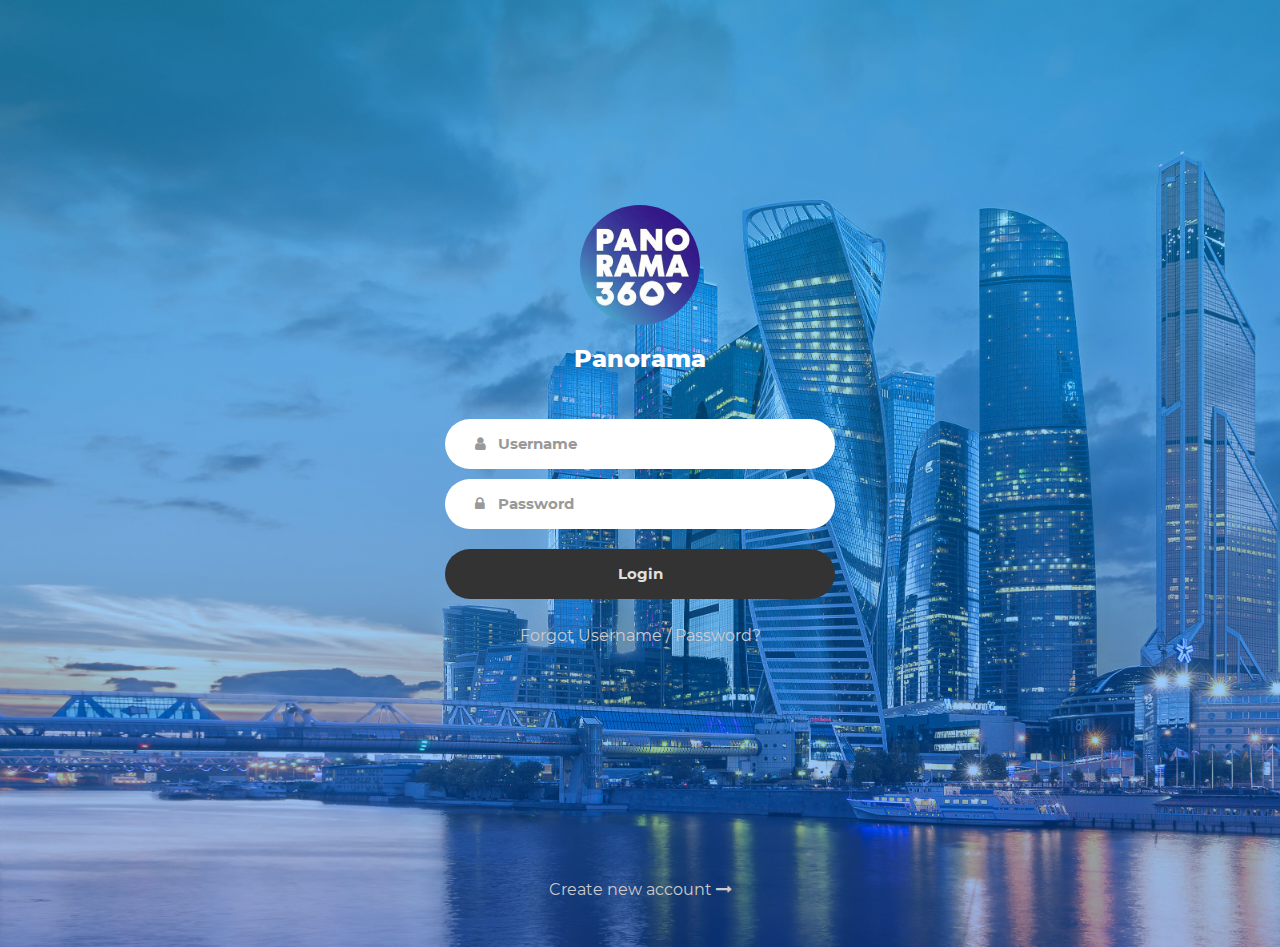
==== index.html @ 3a54e2ea "initial" ====
<!DOCTYPE html>
<html lang="en">
<head>
	<title>Login V12</title>
	<meta charset="UTF-8">
	<meta name="viewport" content="width=device-width, initial-scale=1">
<!--===============================================================================================-->	
	<link rel="icon" type="image/png" href="images/icons/favicon.ico"/>
<!--===============================================================================================-->
	<link rel="stylesheet" type="text/css" href="vendor/bootstrap/css/bootstrap.min.css">
<!--===============================================================================================-->
	<link rel="stylesheet" type="text/css" href="fonts/font-awesome-4.7.0/css/font-awesome.min.css">
<!--===============================================================================================-->
	<link rel="stylesheet" type="text/css" href="fonts/Linearicons-Free-v1.0.0/icon-font.min.css">
<!--===============================================================================================-->
	<link rel="stylesheet" type="text/css" href="vendor/animate/animate.css">
<!--===============================================================================================-->	
	<link rel="stylesheet" type="text/css" href="vendor/css-hamburgers/hamburgers.min.css">
<!--===============================================================================================-->
	<link rel="stylesheet" type="text/css" href="vendor/select2/select2.min.css">
<!--===============================================================================================-->
	<link rel="stylesheet" type="text/css" href="css/util.css">
	<link rel="stylesheet" type="text/css" href="css/main.css">
<!--===============================================================================================-->
</head>
<body>
	
	<div class="limiter">
		<div class="container-login100" style="background-image: url('images/img-01.jpg');">
			<div class="wrap-login100 p-t-190 p-b-30">
				<form class="login100-form validate-form">
					<div class="login100-form-avatar">
						<img src="images/avatar-01.jpg" alt="AVATAR">
					</div>

					<span class="login100-form-title p-t-20 p-b-45">
						Panorama
					</span>

					<div class="wrap-input100 validate-input m-b-10" data-validate = "Username is required">
						<input class="input100" type="text" name="username" placeholder="Username">
						<span class="focus-input100"></span>
						<span class="symbol-input100">
							<i class="fa fa-user"></i>
						</span>
					</div>

					<div class="wrap-input100 validate-input m-b-10" data-validate = "Password is required">
						<input class="input100" type="password" name="pass" placeholder="Password">
						<span class="focus-input100"></span>
						<span class="symbol-input100">
							<i class="fa fa-lock"></i>
						</span>
					</div>

					<div class="container-login100-form-btn p-t-10">
						<button class="login100-form-btn">
							Login
						</button>
					</div>

					<div class="text-center w-full p-t-25 p-b-230">
						<a href="#" class="txt1">
							Forgot Username / Password?
						</a>
					</div>

					<div class="text-center w-full">
						<a class="txt1" href="#">
							Create new account
							<i class="fa fa-long-arrow-right"></i>						
						</a>
					</div>
				</form>
			</div>
		</div>
	</div>
	
	

	
<!--===============================================================================================-->	
	<script src="vendor/jquery/jquery-3.2.1.min.js"></script>
<!--===============================================================================================-->
	<script src="vendor/bootstrap/js/popper.js"></script>
	<script src="vendor/bootstrap/js/bootstrap.min.js"></script>
<!--===============================================================================================-->
	<script src="vendor/select2/select2.min.js"></script>
<!--===============================================================================================-->
	<script src="js/main.js"></script>

</body>
</html>
---- fonts/Linearicons-Free-v1.0.0/icon-font.min.css ----
/*
Linearicons Free v1.0.0 - https://linearicons.com/free
By Perxis - https://perxis.com
(c) 2014-2015 Perxis.com
License: https://linearicons.com/free/license
*/
@font-face{font-family:Linearicons-Free;src:url(https://cdn.linearicons.com/free/1.0.0/Linearicons-Free.eot);src:url(https://cdn.linearicons.com/free/1.0.0/Linearicons-Free.eot?#iefix) format('embedded-opentype'),url(https://cdn.linearicons.com/free/1.0.0/Linearicons-Free.woff2) format('woff2'),url(https://cdn.linearicons.com/free/1.0.0/Linearicons-Free.ttf) format('truetype'),url(https://cdn.linearicons.com/free/1.0.0/Linearicons-Free.woff) format('woff'),url(https://cdn.linearicons.com/free/1.0.0/Linearicons-Free.svg#Linearicons-Free) format('svg');font-weight:400;font-style:normal}.lnr{font-family:Linearicons-Free;speak:none;font-style:normal;font-weight:400;font-variant:normal;text-transform:none;line-height:1;-webkit-font-smoothing:antialiased;-moz-osx-font-smoothing:grayscale}.lnr-home:before{content:"\e800"}.lnr-apartment:before{content:"\e801"}.lnr-pencil:before{content:"\e802"}.lnr-magic-wand:before{content:"\e803"}.lnr-drop:before{content:"\e804"}.lnr-lighter:before{content:"\e805"}.lnr-poop:before{content:"\e806"}.lnr-sun:before{content:"\e807"}.lnr-moon:before{content:"\e808"}.lnr-cloud:before{content:"\e809"}.lnr-cloud-upload:before{content:"\e80a"}.lnr-cloud-download:before{content:"\e80b"}.lnr-cloud-sync:before{content:"\e80c"}.lnr-cloud-check:before{content:"\e80d"}.lnr-database:before{content:"\e80e"}.lnr-lock:before{content:"\e80f"}.lnr-cog:before{content:"\e810"}.lnr-trash:before{content:"\e811"}.lnr-dice:before{content:"\e812"}.lnr-heart:before{content:"\e813"}.lnr-star:before{content:"\e814"}.lnr-star-half:before{content:"\e815"}.lnr-star-empty:before{content:"\e816"}.lnr-flag:before{content:"\e817"}.lnr-envelope:before{content:"\e818"}.lnr-paperclip:before{content:"\e819"}.lnr-inbox:before{content:"\e81a"}.lnr-eye:before{content:"\e81b"}.lnr-printer:before{content:"\e81c"}.lnr-file-empty:before{content:"\e81d"}.lnr-file-add:before{content:"\e81e"}.lnr-enter:before{content:"\e81f"}.lnr-exit:before{content:"\e820"}.lnr-graduation-hat:before{content:"\e821"}.lnr-license:before{content:"\e822"}.lnr-music-note:before{content:"\e823"}.lnr-film-play:before{content:"\e824"}.lnr-camera-video:before{content:"\e825"}.lnr-camera:before{content:"\e826"}.lnr-picture:before{content:"\e827"}.lnr-book:before{content:"\e828"}.lnr-bookmark:before{content:"\e829"}.lnr-user:before{content:"\e82a"}.lnr-users:before{content:"\e82b"}.lnr-shirt:before{content:"\e82c"}.lnr-store:before{content:"\e82d"}.lnr-cart:before{content:"\e82e"}.lnr-tag:before{content:"\e82f"}.lnr-phone-handset:before{content:"\e830"}.lnr-phone:before{content:"\e831"}.lnr-pushpin:before{content:"\e832"}.lnr-map-marker:before{content:"\e833"}.lnr-map:before{content:"\e834"}.lnr-location:before{content:"\e835"}.lnr-calendar-full:before{content:"\e836"}.lnr-keyboard:before{content:"\e837"}.lnr-spell-check:before{content:"\e838"}.lnr-screen:before{content:"\e839"}.lnr-smartphone:before{content:"\e83a"}.lnr-tablet:before{content:"\e83b"}.lnr-laptop:before{content:"\e83c"}.lnr-laptop-phone:before{content:"\e83d"}.lnr-power-switch:before{content:"\e83e"}.lnr-bubble:before{content:"\e83f"}.lnr-heart-pulse:before{content:"\e840"}.lnr-construction:before{content:"\e841"}.lnr-pie-chart:before{content:"\e842"}.lnr-chart-bars:before{content:"\e843"}.lnr-gift:before{content:"\e844"}.lnr-diamond:before{content:"\e845"}.lnr-linearicons:before{content:"\e846"}.lnr-dinner:before{content:"\e847"}.lnr-coffee-cup:before{content:"\e848"}.lnr-leaf:before{content:"\e849"}.lnr-paw:before{content:"\e84a"}.lnr-rocket:before{content:"\e84b"}.lnr-briefcase:before{content:"\e84c"}.lnr-bus:before{content:"\e84d"}.lnr-car:before{content:"\e84e"}.lnr-train:before{content:"\e84f"}.lnr-bicycle:before{content:"\e850"}.lnr-wheelchair:before{content:"\e851"}.lnr-select:before{content:"\e852"}.lnr-earth:before{content:"\e853"}.lnr-smile:before{content:"\e854"}.lnr-sad:before{content:"\e855"}.lnr-neutral:before{content:"\e856"}.lnr-mustache:before{content:"\e857"}.lnr-alarm:before{content:"\e858"}.lnr-bullhorn:before{content:"\e859"}.lnr-volume-high:before{content:"\e85a"}.lnr-volume-medium:before{content:"\e85b"}.lnr-volume-low:before{content:"\e85c"}.lnr-volume:before{content:"\e85d"}.lnr-mic:before{content:"\e85e"}.lnr-hourglass:before{content:"\e85f"}.lnr-undo:before{content:"\e860"}.lnr-redo:before{content:"\e861"}.lnr-sync:before{content:"\e862"}.lnr-history:before{content:"\e863"}.lnr-clock:before{content:"\e864"}.lnr-download:before{content:"\e865"}.lnr-upload:before{content:"\e866"}.lnr-enter-down:before{content:"\e867"}.lnr-exit-up:before{content:"\e868"}.lnr-bug:before{content:"\e869"}.lnr-code:before{content:"\e86a"}.lnr-link:before{content:"\e86b"}.lnr-unlink:before{content:"\e86c"}.lnr-thumbs-up:before{content:"\e86d"}.lnr-thumbs-down:before{content:"\e86e"}.lnr-magnifier:before{content:"\e86f"}.lnr-cross:before{content:"\e870"}.lnr-menu:before{content:"\e871"}.lnr-list:before{content:"\e872"}.lnr-chevron-up:before{content:"\e873"}.lnr-chevron-down:before{content:"\e874"}.lnr-chevron-left:before{content:"\e875"}.lnr-chevron-right:before{content:"\e876"}.lnr-arrow-up:before{content:"\e877"}.lnr-arrow-down:before{content:"\e878"}.lnr-arrow-left:before{content:"\e879"}.lnr-arrow-right:before{content:"\e87a"}.lnr-move:before{content:"\e87b"}.lnr-warning:before{content:"\e87c"}.lnr-question-circle:before{content:"\e87d"}.lnr-menu-circle:before{content:"\e87e"}.lnr-checkmark-circle:before{content:"\e87f"}.lnr-cross-circle:before{content:"\e880"}.lnr-plus-circle:before{content:"\e881"}.lnr-circle-minus:before{content:"\e882"}.lnr-arrow-up-circle:before{content:"\e883"}.lnr-arrow-down-circle:before{content:"\e884"}.lnr-arrow-left-circle:before{content:"\e885"}.lnr-arrow-right-circle:before{content:"\e886"}.lnr-chevron-up-circle:before{content:"\e887"}.lnr-chevron-down-circle:before{content:"\e888"}.lnr-chevron-left-circle:before{content:"\e889"}.lnr-chevron-right-circle:before{content:"\e88a"}.lnr-crop:before{content:"\e88b"}.lnr-frame-expand:before{content:"\e88c"}.lnr-frame-contract:before{content:"\e88d"}.lnr-layers:before{content:"\e88e"}.lnr-funnel:before{content:"\e88f"}.lnr-text-format:before{content:"\e890"}.lnr-text-format-remove:before{content:"\e891"}.lnr-text-size:before{content:"\e892"}.lnr-bold:before{content:"\e893"}.lnr-italic:before{content:"\e894"}.lnr-underline:before{content:"\e895"}.lnr-strikethrough:before{content:"\e896"}.lnr-highlight:before{content:"\e897"}.lnr-text-align-left:before{content:"\e898"}.lnr-text-align-center:before{content:"\e899"}.lnr-text-align-right:before{content:"\e89a"}.lnr-text-align-justify:before{content:"\e89b"}.lnr-line-spacing:before{content:"\e89c"}.lnr-indent-increase:before{content:"\e89d"}.lnr-indent-decrease:before{content:"\e89e"}.lnr-pilcrow:before{content:"\e89f"}.lnr-direction-ltr:before{content:"\e8a0"}.lnr-direction-rtl:before{content:"\e8a1"}.lnr-page-break:before{content:"\e8a2"}.lnr-sort-alpha-asc:before{content:"\e8a3"}.lnr-sort-amount-asc:before{content:"\e8a4"}.lnr-hand:before{content:"\e8a5"}.lnr-pointer-up:before{content:"\e8a6"}.lnr-pointer-right:before{content:"\e8a7"}.lnr-pointer-down:before{content:"\e8a8"}.lnr-pointer-left:before{content:"\e8a9"}
---- vendor/css-hamburgers/hamburgers.min.css ----
/*!
 * Hamburgers
 * @description Tasty CSS-animated hamburgers
 * @author Jonathan Suh @jonsuh
 * @site https://jonsuh.com/hamburgers
 * @link https://github.com/jonsuh/hamburgers
 */.hamburger{font:inherit;display:inline-block;overflow:visible;margin:0;padding:15px;cursor:pointer;transition-timing-function:linear;transition-duration:.15s;transition-property:opacity,filter;text-transform:none;color:inherit;border:0;background-color:transparent}.hamburger:hover{opacity:.7}.hamburger-box{position:relative;display:inline-block;width:40px;height:24px}.hamburger-inner{top:50%;display:block;margin-top:-2px}.hamburger-inner,.hamburger-inner:after,.hamburger-inner:before{position:absolute;width:40px;height:4px;transition-timing-function:ease;transition-duration:.15s;transition-property:transform;border-radius:4px;background-color:#000}.hamburger-inner:after,.hamburger-inner:before{display:block;content:''}.hamburger-inner:before{top:-10px}.hamburger-inner:after{bottom:-10px}.hamburger--3dx .hamburger-box{perspective:80px}.hamburger--3dx .hamburger-inner{transition:transform .2s cubic-bezier(.645,.045,.355,1),background-color 0s cubic-bezier(.645,.045,.355,1) .1s}.hamburger--3dx .hamburger-inner:after,.hamburger--3dx .hamburger-inner:before{transition:transform 0s cubic-bezier(.645,.045,.355,1) .1s}.hamburger--3dx.is-active .hamburger-inner{transform:rotateY(180deg);background-color:transparent}.hamburger--3dx.is-active .hamburger-inner:before{transform:translate3d(0,10px,0) rotate(45deg)}.hamburger--3dx.is-active .hamburger-inner:after{transform:translate3d(0,-10px,0) rotate(-45deg)}.hamburger--3dx-r .hamburger-box{perspective:80px}.hamburger--3dx-r .hamburger-inner{transition:transform .2s cubic-bezier(.645,.045,.355,1),background-color 0s cubic-bezier(.645,.045,.355,1) .1s}.hamburger--3dx-r .hamburger-inner:after,.hamburger--3dx-r .hamburger-inner:before{transition:transform 0s cubic-bezier(.645,.045,.355,1) .1s}.hamburger--3dx-r.is-active .hamburger-inner{transform:rotateY(-180deg);background-color:transparent}.hamburger--3dx-r.is-active .hamburger-inner:before{transform:translate3d(0,10px,0) rotate(45deg)}.hamburger--3dx-r.is-active .hamburger-inner:after{transform:translate3d(0,-10px,0) rotate(-45deg)}.hamburger--3dy .hamburger-box{perspective:80px}.hamburger--3dy .hamburger-inner{transition:transform .2s cubic-bezier(.645,.045,.355,1),background-color 0s cubic-bezier(.645,.045,.355,1) .1s}.hamburger--3dy .hamburger-inner:after,.hamburger--3dy .hamburger-inner:before{transition:transform 0s cubic-bezier(.645,.045,.355,1) .1s}.hamburger--3dy.is-active .hamburger-inner{transform:rotateX(-180deg);background-color:transparent}.hamburger--3dy.is-active .hamburger-inner:before{transform:translate3d(0,10px,0) rotate(45deg)}.hamburger--3dy.is-active .hamburger-inner:after{transform:translate3d(0,-10px,0) rotate(-45deg)}.hamburger--3dy-r .hamburger-box{perspective:80px}.hamburger--3dy-r .hamburger-inner{transition:transform .2s cubic-bezier(.645,.045,.355,1),background-color 0s cubic-bezier(.645,.045,.355,1) .1s}.hamburger--3dy-r .hamburger-inner:after,.hamburger--3dy-r .hamburger-inner:before{transition:transform 0s cubic-bezier(.645,.045,.355,1) .1s}.hamburger--3dy-r.is-active .hamburger-inner{transform:rotateX(180deg);background-color:transparent}.hamburger--3dy-r.is-active .hamburger-inner:before{transform:translate3d(0,10px,0) rotate(45deg)}.hamburger--3dy-r.is-active .hamburger-inner:after{transform:translate3d(0,-10px,0) rotate(-45deg)}.hamburger--arrow.is-active .hamburger-inner:before{transform:translate3d(-8px,0,0) rotate(-45deg) scaleX(.7)}.hamburger--arrow.is-active .hamburger-inner:after{transform:translate3d(-8px,0,0) rotate(45deg) scaleX(.7)}.hamburger--arrow-r.is-active .hamburger-inner:before{transform:translate3d(8px,0,0) rotate(45deg) scaleX(.7)}.hamburger--arrow-r.is-active .hamburger-inner:after{transform:translate3d(8px,0,0) rotate(-45deg) scaleX(.7)}.hamburger--arrowalt .hamburger-inner:before{transition:top .1s ease .15s,transform .15s cubic-bezier(.165,.84,.44,1)}.hamburger--arrowalt .hamburger-inner:after{transition:bottom .1s ease .15s,transform .15s cubic-bezier(.165,.84,.44,1)}.hamburger--arrowalt.is-active .hamburger-inner:before{top:0;transition:top .1s ease,transform .15s cubic-bezier(.895,.03,.685,.22) .1s;transform:translate3d(-8px,-10px,0) rotate(-45deg) scaleX(.7)}.hamburger--arrowalt.is-active .hamburger-inner:after{bottom:0;transition:bottom .1s ease,transform .15s cubic-bezier(.895,.03,.685,.22) .1s;transform:translate3d(-8px,10px,0) rotate(45deg) scaleX(.7)}.hamburger--arrowalt-r .hamburger-inner:before{transition:top .1s ease .15s,transform .15s cubic-bezier(.165,.84,.44,1)}.hamburger--arrowalt-r .hamburger-inner:after{transition:bottom .1s ease .15s,transform .15s cubic-bezier(.165,.84,.44,1)}.hamburger--arrowalt-r.is-active .hamburger-inner:before{top:0;transition:top .1s ease,transform .15s cubic-bezier(.895,.03,.685,.22) .1s;transform:translate3d(8px,-10px,0) rotate(45deg) scaleX(.7)}.hamburger--arrowalt-r.is-active .hamburger-inner:after{bottom:0;transition:bottom .1s ease,transform .15s cubic-bezier(.895,.03,.685,.22) .1s;transform:translate3d(8px,10px,0) rotate(-45deg) scaleX(.7)}.hamburger--boring .hamburger-inner,.hamburger--boring .hamburger-inner:after,.hamburger--boring .hamburger-inner:before{transition-property:none}.hamburger--boring.is-active .hamburger-inner{transform:rotate(45deg)}.hamburger--boring.is-active .hamburger-inner:before{top:0;opacity:0}.hamburger--boring.is-active .hamburger-inner:after{bottom:0;transform:rotate(-90deg)}.hamburger--collapse .hamburger-inner{top:auto;bottom:0;transition-delay:.15s;transition-timing-function:cubic-bezier(.55,.055,.675,.19);transition-duration:.15s}.hamburger--collapse .hamburger-inner:after{top:-20px;transition:top .3s cubic-bezier(.33333,.66667,.66667,1) .3s,opacity .1s linear}.hamburger--collapse .hamburger-inner:before{transition:top .12s cubic-bezier(.33333,.66667,.66667,1) .3s,transform .15s cubic-bezier(.55,.055,.675,.19)}.hamburger--collapse.is-active .hamburger-inner{transition-delay:.32s;transition-timing-function:cubic-bezier(.215,.61,.355,1);transform:translate3d(0,-10px,0) rotate(-45deg)}.hamburger--collapse.is-active .hamburger-inner:after{top:0;transition:top .3s cubic-bezier(.33333,0,.66667,.33333),opacity .1s linear .27s;opacity:0}.hamburger--collapse.is-active .hamburger-inner:before{top:0;transition:top .12s cubic-bezier(.33333,0,.66667,.33333) .18s,transform .15s cubic-bezier(.215,.61,.355,1) .42s;transform:rotate(-90deg)}.hamburger--collapse-r .hamburger-inner{top:auto;bottom:0;transition-delay:.15s;transition-timing-function:cubic-bezier(.55,.055,.675,.19);transition-duration:.15s}.hamburger--collapse-r .hamburger-inner:after{top:-20px;transition:top .3s cubic-bezier(.33333,.66667,.66667,1) .3s,opacity .1s linear}.hamburger--collapse-r .hamburger-inner:before{transition:top .12s cubic-bezier(.33333,.66667,.66667,1) .3s,transform .15s cubic-bezier(.55,.055,.675,.19)}.hamburger--collapse-r.is-active .hamburger-inner{transition-delay:.32s;transition-timing-function:cubic-bezier(.215,.61,.355,1);transform:translate3d(0,-10px,0) rotate(45deg)}.hamburger--collapse-r.is-active .hamburger-inner:after{top:0;transition:top .3s cubic-bezier(.33333,0,.66667,.33333),opacity .1s linear .27s;opacity:0}.hamburger--collapse-r.is-active .hamburger-inner:before{top:0;transition:top .12s cubic-bezier(.33333,0,.66667,.33333) .18s,transform .15s cubic-bezier(.215,.61,.355,1) .42s;transform:rotate(90deg)}.hamburger--elastic .hamburger-inner{top:2px;transition-timing-function:cubic-bezier(.68,-.55,.265,1.55);transition-duration:.4s}.hamburger--elastic .hamburger-inner:before{top:10px;transition:opacity .15s ease .4s}.hamburger--elastic .hamburger-inner:after{top:20px;transition:transform .4s cubic-bezier(.68,-.55,.265,1.55)}.hamburger--elastic.is-active .hamburger-inner{transition-delay:.1s;transform:translate3d(0,10px,0) rotate(135deg)}.hamburger--elastic.is-active .hamburger-inner:before{transition-delay:0s;opacity:0}.hamburger--elastic.is-active .hamburger-inner:after{transition-delay:.1s;transform:translate3d(0,-20px,0) rotate(-270deg)}.hamburger--elastic-r .hamburger-inner{top:2px;transition-timing-function:cubic-bezier(.68,-.55,.265,1.55);transition-duration:.4s}.hamburger--elastic-r .hamburger-inner:before{top:10px;transition:opacity .15s ease .4s}.hamburger--elastic-r .hamburger-inner:after{top:20px;transition:transform .4s cubic-bezier(.68,-.55,.265,1.55)}.hamburger--elastic-r.is-active .hamburger-inner{transition-delay:.1s;transform:translate3d(0,10px,0) rotate(-135deg)}.hamburger--elastic-r.is-active .hamburger-inner:before{transition-delay:0s;opacity:0}.hamburger--elastic-r.is-active .hamburger-inner:after{transition-delay:.1s;transform:translate3d(0,-20px,0) rotate(270deg)}.hamburger--emphatic{overflow:hidden}.hamburger--emphatic .hamburger-inner{transition:background-color .2s ease-in .25s}.hamburger--emphatic .hamburger-inner:before{left:0;transition:transform .2s cubic-bezier(.6,.04,.98,.335),top .05s linear .2s,left .2s ease-in .25s}.hamburger--emphatic .hamburger-inner:after{top:10px;right:0;transition:transform .2s cubic-bezier(.6,.04,.98,.335),top .05s linear .2s,right .2s ease-in .25s}.hamburger--emphatic.is-active .hamburger-inner{transition-delay:0s;transition-timing-function:ease-out;background-color:transparent}.hamburger--emphatic.is-active .hamburger-inner:before{top:-80px;left:-80px;transition:left .2s ease-out,top .05s linear .2s,transform .2s cubic-bezier(.075,.82,.165,1) .25s;transform:translate3d(80px,80px,0) rotate(45deg)}.hamburger--emphatic.is-active .hamburger-inner:after{top:-80px;right:-80px;transition:right .2s ease-out,top .05s linear .2s,transform .2s cubic-bezier(.075,.82,.165,1) .25s;transform:translate3d(-80px,80px,0) rotate(-45deg)}.hamburger--emphatic-r{overflow:hidden}.hamburger--emphatic-r .hamburger-inner{transition:background-color .2s ease-in .25s}.hamburger--emphatic-r .hamburger-inner:before{left:0;transition:transform .2s cubic-bezier(.6,.04,.98,.335),top .05s linear .2s,left .2s ease-in .25s}.hamburger--emphatic-r .hamburger-inner:after{top:10px;right:0;transition:transform .2s cubic-bezier(.6,.04,.98,.335),top .05s linear .2s,right .2s ease-in .25s}.hamburger--emphatic-r.is-active .hamburger-inner{transition-delay:0s;transition-timing-function:ease-out;background-color:transparent}.hamburger--emphatic-r.is-active .hamburger-inner:before{top:80px;left:-80px;transition:left .2s ease-out,top .05s linear .2s,transform .2s cubic-bezier(.075,.82,.165,1) .25s;transform:translate3d(80px,-80px,0) rotate(-45deg)}.hamburger--emphatic-r.is-active .hamburger-inner:after{top:80px;right:-80px;transition:right .2s ease-out,top .05s linear .2s,transform .2s cubic-bezier(.075,.82,.165,1) .25s;transform:translate3d(-80px,-80px,0) rotate(45deg)}.hamburger--slider .hamburger-inner{top:2px}.hamburger--slider .hamburger-inner:before{top:10px;transition-timing-function:ease;transition-duration:.2s;transition-property:transform,opacity}.hamburger--slider .hamburger-inner:after{top:20px}.hamburger--slider.is-active .hamburger-inner{transform:translate3d(0,10px,0) rotate(45deg)}.hamburger--slider.is-active .hamburger-inner:before{transform:rotate(-45deg) translate3d(-5.71429px,-6px,0);opacity:0}.hamburger--slider.is-active .hamburger-inner:after{transform:translate3d(0,-20px,0) rotate(-90deg)}.hamburger--slider-r .hamburger-inner{top:2px}.hamburger--slider-r .hamburger-inner:before{top:10px;transition-timing-function:ease;transition-duration:.2s;transition-property:transform,opacity}.hamburger--slider-r .hamburger-inner:after{top:20px}.hamburger--slider-r.is-active .hamburger-inner{transform:translate3d(0,10px,0) rotate(-45deg)}.hamburger--slider-r.is-active .hamburger-inner:before{transform:rotate(45deg) translate3d(5.71429px,-6px,0);opacity:0}.hamburger--slider-r.is-active .hamburger-inner:after{transform:translate3d(0,-20px,0) rotate(90deg)}.hamburger--spring .hamburger-inner{top:2px;transition:background-color 0s linear .15s}.hamburger--spring .hamburger-inner:before{top:10px;transition:top .12s cubic-bezier(.33333,.66667,.66667,1) .3s,transform .15s cubic-bezier(.55,.055,.675,.19)}.hamburger--spring .hamburger-inner:after{top:20px;transition:top .3s cubic-bezier(.33333,.66667,.66667,1) .3s,transform .15s cubic-bezier(.55,.055,.675,.19)}.hamburger--spring.is-active .hamburger-inner{transition-delay:.32s;background-color:transparent}.hamburger--spring.is-active .hamburger-inner:before{top:0;transition:top .12s cubic-bezier(.33333,0,.66667,.33333) .18s,transform .15s cubic-bezier(.215,.61,.355,1) .32s;transform:translate3d(0,10px,0) rotate(45deg)}.hamburger--spring.is-active .hamburger-inner:after{top:0;transition:top .3s cubic-bezier(.33333,0,.66667,.33333),transform .15s cubic-bezier(.215,.61,.355,1) .32s;transform:translate3d(0,10px,0) rotate(-45deg)}.hamburger--spring-r .hamburger-inner{top:auto;bottom:0;transition-delay:0s;transition-timing-function:cubic-bezier(.55,.055,.675,.19);transition-duration:.15s}.hamburger--spring-r .hamburger-inner:after{top:-20px;transition:top .3s cubic-bezier(.33333,.66667,.66667,1) .3s,opacity 0s linear}.hamburger--spring-r .hamburger-inner:before{transition:top .12s cubic-bezier(.33333,.66667,.66667,1) .3s,transform .15s cubic-bezier(.55,.055,.675,.19)}.hamburger--spring-r.is-active .hamburger-inner{transition-delay:.32s;transition-timing-function:cubic-bezier(.215,.61,.355,1);transform:translate3d(0,-10px,0) rotate(-45deg)}.hamburger--spring-r.is-active .hamburger-inner:after{top:0;transition:top .3s cubic-bezier(.33333,0,.66667,.33333),opacity 0s linear .32s;opacity:0}.hamburger--spring-r.is-active .hamburger-inner:before{top:0;transition:top .12s cubic-bezier(.33333,0,.66667,.33333) .18s,transform .15s cubic-bezier(.215,.61,.355,1) .32s;transform:rotate(90deg)}.hamburger--stand .hamburger-inner{transition:transform .1s cubic-bezier(.55,.055,.675,.19) .22s,background-color 0s linear .1s}.hamburger--stand .hamburger-inner:before{transition:top .1s ease-in .1s,transform .1s cubic-bezier(.55,.055,.675,.19) 0s}.hamburger--stand .hamburger-inner:after{transition:bottom .1s ease-in .1s,transform .1s cubic-bezier(.55,.055,.675,.19) 0s}.hamburger--stand.is-active .hamburger-inner{transition:transform .1s cubic-bezier(.215,.61,.355,1) 0s,background-color 0s linear .22s;transform:rotate(90deg);background-color:transparent}.hamburger--stand.is-active .hamburger-inner:before{top:0;transition:top .1s ease-out .12s,transform .1s cubic-bezier(.215,.61,.355,1) .22s;transform:rotate(-45deg)}.hamburger--stand.is-active .hamburger-inner:after{bottom:0;transition:bottom .1s ease-out .12s,transform .1s cubic-bezier(.215,.61,.355,1) .22s;transform:rotate(45deg)}.hamburger--stand-r .hamburger-inner{transition:transform .1s cubic-bezier(.55,.055,.675,.19) .22s,background-color 0s linear .1s}.hamburger--stand-r .hamburger-inner:before{transition:top .1s ease-in .1s,transform .1s cubic-bezier(.55,.055,.675,.19) 0s}.hamburger--stand-r .hamburger-inner:after{transition:bottom .1s ease-in .1s,transform .1s cubic-bezier(.55,.055,.675,.19) 0s}.hamburger--stand-r.is-active .hamburger-inner{transition:transform .1s cubic-bezier(.215,.61,.355,1) 0s,background-color 0s linear .22s;transform:rotate(-90deg);background-color:transparent}.hamburger--stand-r.is-active .hamburger-inner:before{top:0;transition:top .1s ease-out .12s,transform .1s cubic-bezier(.215,.61,.355,1) .22s;transform:rotate(-45deg)}.hamburger--stand-r.is-active .hamburger-inner:after{bottom:0;transition:bottom .1s ease-out .12s,transform .1s cubic-bezier(.215,.61,.355,1) .22s;transform:rotate(45deg)}.hamburger--spin .hamburger-inner{transition-timing-function:cubic-bezier(.55,.055,.675,.19);transition-duration:.3s}.hamburger--spin .hamburger-inner:before{transition:top .1s ease-in .34s,opacity .1s ease-in}.hamburger--spin .hamburger-inner:after{transition:bottom .1s ease-in .34s,transform .3s cubic-bezier(.55,.055,.675,.19)}.hamburger--spin.is-active .hamburger-inner{transition-delay:.14s;transition-timing-function:cubic-bezier(.215,.61,.355,1);transform:rotate(225deg)}.hamburger--spin.is-active .hamburger-inner:before{top:0;transition:top .1s ease-out,opacity .1s ease-out .14s;opacity:0}.hamburger--spin.is-active .hamburger-inner:after{bottom:0;transition:bottom .1s ease-out,transform .3s cubic-bezier(.215,.61,.355,1) .14s;transform:rotate(-90deg)}.hamburger--spin-r .hamburger-inner{transition-timing-function:cubic-bezier(.55,.055,.675,.19);transition-duration:.3s}.hamburger--spin-r .hamburger-inner:before{transition:top .1s ease-in .34s,opacity .1s ease-in}.hamburger--spin-r .hamburger-inner:after{transition:bottom .1s ease-in .34s,transform .3s cubic-bezier(.55,.055,.675,.19)}.hamburger--spin-r.is-active .hamburger-inner{transition-delay:.14s;transition-timing-function:cubic-bezier(.215,.61,.355,1);transform:rotate(-225deg)}.hamburger--spin-r.is-active .hamburger-inner:before{top:0;transition:top .1s ease-out,opacity .1s ease-out .14s;opacity:0}.hamburger--spin-r.is-active .hamburger-inner:after{bottom:0;transition:bottom .1s ease-out,transform .3s cubic-bezier(.215,.61,.355,1) .14s;transform:rotate(90deg)}.hamburger--squeeze .hamburger-inner{transition-timing-function:cubic-bezier(.55,.055,.675,.19);transition-duration:.1s}.hamburger--squeeze .hamburger-inner:before{transition:top .1s ease .14s,opacity .1s ease}.hamburger--squeeze .hamburger-inner:after{transition:bottom .1s ease .14s,transform .1s cubic-bezier(.55,.055,.675,.19)}.hamburger--squeeze.is-active .hamburger-inner{transition-delay:.14s;transition-timing-function:cubic-bezier(.215,.61,.355,1);transform:rotate(45deg)}.hamburger--squeeze.is-active .hamburger-inner:before{top:0;transition:top .1s ease,opacity .1s ease .14s;opacity:0}.hamburger--squeeze.is-active .hamburger-inner:after{bottom:0;transition:bottom .1s ease,transform .1s cubic-bezier(.215,.61,.355,1) .14s;transform:rotate(-90deg)}.hamburger--vortex .hamburger-inner{transition-timing-function:cubic-bezier(.19,1,.22,1);transition-duration:.3s}.hamburger--vortex .hamburger-inner:after,.hamburger--vortex .hamburger-inner:before{transition-delay:.1s;transition-timing-function:linear;transition-duration:0s}.hamburger--vortex .hamburger-inner:before{transition-property:top,opacity}.hamburger--vortex .hamburger-inner:after{transition-property:bottom,transform}.hamburger--vortex.is-active .hamburger-inner{transition-timing-function:cubic-bezier(.19,1,.22,1);transform:rotate(765deg)}.hamburger--vortex.is-active .hamburger-inner:after,.hamburger--vortex.is-active .hamburger-inner:before{transition-delay:0s}.hamburger--vortex.is-active .hamburger-inner:before{top:0;opacity:0}.hamburger--vortex.is-active .hamburger-inner:after{bottom:0;transform:rotate(90deg)}.hamburger--vortex-r .hamburger-inner{transition-timing-function:cubic-bezier(.19,1,.22,1);transition-duration:.3s}.hamburger--vortex-r .hamburger-inner:after,.hamburger--vortex-r .hamburger-inner:before{transition-delay:.1s;transition-timing-function:linear;transition-duration:0s}.hamburger--vortex-r .hamburger-inner:before{transition-property:top,opacity}.hamburger--vortex-r .hamburger-inner:after{transition-property:bottom,transform}.hamburger--vortex-r.is-active .hamburger-inner{transition-timing-function:cubic-bezier(.19,1,.22,1);transform:rotate(-765deg)}.hamburger--vortex-r.is-active .hamburger-inner:after,.hamburger--vortex-r.is-active .hamburger-inner:before{transition-delay:0s}.hamburger--vortex-r.is-active .hamburger-inner:before{top:0;opacity:0}.hamburger--vortex-r.is-active .hamburger-inner:after{bottom:0;transform:rotate(-90deg)}
---- css/util.css ----
/*[ FONT SIZE ]
///////////////////////////////////////////////////////////
*/
.fs-1 {font-size: 1px;}
.fs-2 {font-size: 2px;}
.fs-3 {font-size: 3px;}
.fs-4 {font-size: 4px;}
.fs-5 {font-size: 5px;}
.fs-6 {font-size: 6px;}
.fs-7 {font-size: 7px;}
.fs-8 {font-size: 8px;}
.fs-9 {font-size: 9px;}
.fs-10 {font-size: 10px;}
.fs-11 {font-size: 11px;}
.fs-12 {font-size: 12px;}
.fs-13 {font-size: 13px;}
.fs-14 {font-size: 14px;}
.fs-15 {font-size: 15px;}
.fs-16 {font-size: 16px;}
.fs-17 {font-size: 17px;}
.fs-18 {font-size: 18px;}
.fs-19 {font-size: 19px;}
.fs-20 {font-size: 20px;}
.fs-21 {font-size: 21px;}
.fs-22 {font-size: 22px;}
.fs-23 {font-size: 23px;}
.fs-24 {font-size: 24px;}
.fs-25 {font-size: 25px;}
.fs-26 {font-size: 26px;}
.fs-27 {font-size: 27px;}
.fs-28 {font-size: 28px;}
.fs-29 {font-size: 29px;}
.fs-30 {font-size: 30px;}
.fs-31 {font-size: 31px;}
.fs-32 {font-size: 32px;}
.fs-33 {font-size: 33px;}
.fs-34 {font-size: 34px;}
.fs-35 {font-size: 35px;}
.fs-36 {font-size: 36px;}
.fs-37 {font-size: 37px;}
.fs-38 {font-size: 38px;}
.fs-39 {font-size: 39px;}
.fs-40 {font-size: 40px;}
.fs-41 {font-size: 41px;}
.fs-42 {font-size: 42px;}
.fs-43 {font-size: 43px;}
.fs-44 {font-size: 44px;}
.fs-45 {font-size: 45px;}
.fs-46 {font-size: 46px;}
.fs-47 {font-size: 47px;}
.fs-48 {font-size: 48px;}
.fs-49 {font-size: 49px;}
.fs-50 {font-size: 50px;}
.fs-51 {font-size: 51px;}
.fs-52 {font-size: 52px;}
.fs-53 {font-size: 53px;}
.fs-54 {font-size: 54px;}
.fs-55 {font-size: 55px;}
.fs-56 {font-size: 56px;}
.fs-57 {font-size: 57px;}
.fs-58 {font-size: 58px;}
.fs-59 {font-size: 59px;}
.fs-60 {font-size: 60px;}
.fs-61 {font-size: 61px;}
.fs-62 {font-size: 62px;}
.fs-63 {font-size: 63px;}
.fs-64 {font-size: 64px;}
.fs-65 {font-size: 65px;}
.fs-66 {font-size: 66px;}
.fs-67 {font-size: 67px;}
.fs-68 {font-size: 68px;}
.fs-69 {font-size: 69px;}
.fs-70 {font-size: 70px;}
.fs-71 {font-size: 71px;}
.fs-72 {font-size: 72px;}
.fs-73 {font-size: 73px;}
.fs-74 {font-size: 74px;}
.fs-75 {font-size: 75px;}
.fs-76 {font-size: 76px;}
.fs-77 {font-size: 77px;}
.fs-78 {font-size: 78px;}
.fs-79 {font-size: 79px;}
.fs-80 {font-size: 80px;}
.fs-81 {font-size: 81px;}
.fs-82 {font-size: 82px;}
.fs-83 {font-size: 83px;}
.fs-84 {font-size: 84px;}
.fs-85 {font-size: 85px;}
.fs-86 {font-size: 86px;}
.fs-87 {font-size: 87px;}
.fs-88 {font-size: 88px;}
.fs-89 {font-size: 89px;}
.fs-90 {font-size: 90px;}
.fs-91 {font-size: 91px;}
.fs-92 {font-size: 92px;}
.fs-93 {font-size: 93px;}
.fs-94 {font-size: 94px;}
.fs-95 {font-size: 95px;}
.fs-96 {font-size: 96px;}
.fs-97 {font-size: 97px;}
.fs-98 {font-size: 98px;}
.fs-99 {font-size: 99px;}
.fs-100 {font-size: 100px;}
.fs-101 {font-size: 101px;}
.fs-102 {font-size: 102px;}
.fs-103 {font-size: 103px;}
.fs-104 {font-size: 104px;}
.fs-105 {font-size: 105px;}
.fs-106 {font-size: 106px;}
.fs-107 {font-size: 107px;}
.fs-108 {font-size: 108px;}
.fs-109 {font-size: 109px;}
.fs-110 {font-size: 110px;}
.fs-111 {font-size: 111px;}
.fs-112 {font-size: 112px;}
.fs-113 {font-size: 113px;}
.fs-114 {font-size: 114px;}
.fs-115 {font-size: 115px;}
.fs-116 {font-size: 116px;}
.fs-117 {font-size: 117px;}
.fs-118 {font-size: 118px;}
.fs-119 {font-size: 119px;}
.fs-120 {font-size: 120px;}
.fs-121 {font-size: 121px;}
.fs-122 {font-size: 122px;}
.fs-123 {font-size: 123px;}
.fs-124 {font-size: 124px;}
.fs-125 {font-size: 125px;}
.fs-126 {font-size: 126px;}
.fs-127 {font-size: 127px;}
.fs-128 {font-size: 128px;}
.fs-129 {font-size: 129px;}
.fs-130 {font-size: 130px;}
.fs-131 {font-size: 131px;}
.fs-132 {font-size: 132px;}
.fs-133 {font-size: 133px;}
.fs-134 {font-size: 134px;}
.fs-135 {font-size: 135px;}
.fs-136 {font-size: 136px;}
.fs-137 {font-size: 137px;}
.fs-138 {font-size: 138px;}
.fs-139 {font-size: 139px;}
.fs-140 {font-size: 140px;}
.fs-141 {font-size: 141px;}
.fs-142 {font-size: 142px;}
.fs-143 {font-size: 143px;}
.fs-144 {font-size: 144px;}
.fs-145 {font-size: 145px;}
.fs-146 {font-size: 146px;}
.fs-147 {font-size: 147px;}
.fs-148 {font-size: 148px;}
.fs-149 {font-size: 149px;}
.fs-150 {font-size: 150px;}
.fs-151 {font-size: 151px;}
.fs-152 {font-size: 152px;}
.fs-153 {font-size: 153px;}
.fs-154 {font-size: 154px;}
.fs-155 {font-size: 155px;}
.fs-156 {font-size: 156px;}
.fs-157 {font-size: 157px;}
.fs-158 {font-size: 158px;}
.fs-159 {font-size: 159px;}
.fs-160 {font-size: 160px;}
.fs-161 {font-size: 161px;}
.fs-162 {font-size: 162px;}
.fs-163 {font-size: 163px;}
.fs-164 {font-size: 164px;}
.fs-165 {font-size: 165px;}
.fs-166 {font-size: 166px;}
.fs-167 {font-size: 167px;}
.fs-168 {font-size: 168px;}
.fs-169 {font-size: 169px;}
.fs-170 {font-size: 170px;}
.fs-171 {font-size: 171px;}
.fs-172 {font-size: 172px;}
.fs-173 {font-size: 173px;}
.fs-174 {font-size: 174px;}
.fs-175 {font-size: 175px;}
.fs-176 {font-size: 176px;}
.fs-177 {font-size: 177px;}
.fs-178 {font-size: 178px;}
.fs-179 {font-size: 179px;}
.fs-180 {font-size: 180px;}
.fs-181 {font-size: 181px;}
.fs-182 {font-size: 182px;}
.fs-183 {font-size: 183px;}
.fs-184 {font-size: 184px;}
.fs-185 {font-size: 185px;}
.fs-186 {font-size: 186px;}
.fs-187 {font-size: 187px;}
.fs-188 {font-size: 188px;}
.fs-189 {font-size: 189px;}
.fs-190 {font-size: 190px;}
.fs-191 {font-size: 191px;}
.fs-192 {font-size: 192px;}
.fs-193 {font-size: 193px;}
.fs-194 {font-size: 194px;}
.fs-195 {font-size: 195px;}
.fs-196 {font-size: 196px;}
.fs-197 {font-size: 197px;}
.fs-198 {font-size: 198px;}
.fs-199 {font-size: 199px;}
.fs-200 {font-size: 200px;}

/*[ PADDING ]
///////////////////////////////////////////////////////////
*/
.p-t-0 {padding-top: 0px;}
.p-t-1 {padding-top: 1px;}
.p-t-2 {padding-top: 2px;}
.p-t-3 {padding-top: 3px;}
.p-t-4 {padding-top: 4px;}
.p-t-5 {padding-top: 5px;}
.p-t-6 {padding-top: 6px;}
.p-t-7 {padding-top: 7px;}
.p-t-8 {padding-top: 8px;}
.p-t-9 {padding-top: 9px;}
.p-t-10 {padding-top: 10px;}
.p-t-11 {padding-top: 11px;}
.p-t-12 {padding-top: 12px;}
.p-t-13 {padding-top: 13px;}
.p-t-14 {padding-top: 14px;}
.p-t-15 {padding-top: 15px;}
.p-t-16 {padding-top: 16px;}
.p-t-17 {padding-top: 17px;}
.p-t-18 {padding-top: 18px;}
.p-t-19 {padding-top: 19px;}
.p-t-20 {padding-top: 20px;}
.p-t-21 {padding-top: 21px;}
.p-t-22 {padding-top: 22px;}
.p-t-23 {padding-top: 23px;}
.p-t-24 {padding-top: 24px;}
.p-t-25 {padding-top: 25px;}
.p-t-26 {padding-top: 26px;}
.p-t-27 {padding-top: 27px;}
.p-t-28 {padding-top: 28px;}
.p-t-29 {padding-top: 29px;}
.p-t-30 {padding-top: 30px;}
.p-t-31 {padding-top: 31px;}
.p-t-32 {padding-top: 32px;}
.p-t-33 {padding-top: 33px;}
.p-t-34 {padding-top: 34px;}
.p-t-35 {padding-top: 35px;}
.p-t-36 {padding-top: 36px;}
.p-t-37 {padding-top: 37px;}
.p-t-38 {padding-top: 38px;}
.p-t-39 {padding-top: 39px;}
.p-t-40 {padding-top: 40px;}
.p-t-41 {padding-top: 41px;}
.p-t-42 {padding-top: 42px;}
.p-t-43 {padding-top: 43px;}
.p-t-44 {padding-top: 44px;}
.p-t-45 {padding-top: 45px;}
.p-t-46 {padding-top: 46px;}
.p-t-47 {padding-top: 47px;}
.p-t-48 {padding-top: 48px;}
.p-t-49 {padding-top: 49px;}
.p-t-50 {padding-top: 50px;}
.p-t-51 {padding-top: 51px;}
.p-t-52 {padding-top: 52px;}
.p-t-53 {padding-top: 53px;}
.p-t-54 {padding-top: 54px;}
.p-t-55 {padding-top: 55px;}
.p-t-56 {padding-top: 56px;}
.p-t-57 {padding-top: 57px;}
.p-t-58 {padding-top: 58px;}
.p-t-59 {padding-top: 59px;}
.p-t-60 {padding-top: 60px;}
.p-t-61 {padding-top: 61px;}
.p-t-62 {padding-top: 62px;}
.p-t-63 {padding-top: 63px;}
.p-t-64 {padding-top: 64px;}
.p-t-65 {padding-top: 65px;}
.p-t-66 {padding-top: 66px;}
.p-t-67 {padding-top: 67px;}
.p-t-68 {padding-top: 68px;}
.p-t-69 {padding-top: 69px;}
.p-t-70 {padding-top: 70px;}
.p-t-71 {padding-top: 71px;}
.p-t-72 {padding-top: 72px;}
.p-t-73 {padding-top: 73px;}
.p-t-74 {padding-top: 74px;}
.p-t-75 {padding-top: 75px;}
.p-t-76 {padding-top: 76px;}
.p-t-77 {padding-top: 77px;}
.p-t-78 {padding-top: 78px;}
.p-t-79 {padding-top: 79px;}
.p-t-80 {padding-top: 80px;}
.p-t-81 {padding-top: 81px;}
.p-t-82 {padding-top: 82px;}
.p-t-83 {padding-top: 83px;}
.p-t-84 {padding-top: 84px;}
.p-t-85 {padding-top: 85px;}
.p-t-86 {padding-top: 86px;}
.p-t-87 {padding-top: 87px;}
.p-t-88 {padding-top: 88px;}
.p-t-89 {padding-top: 89px;}
.p-t-90 {padding-top: 90px;}
.p-t-91 {padding-top: 91px;}
.p-t-92 {padding-top: 92px;}
.p-t-93 {padding-top: 93px;}
.p-t-94 {padding-top: 94px;}
.p-t-95 {padding-top: 95px;}
.p-t-96 {padding-top: 96px;}
.p-t-97 {padding-top: 97px;}
.p-t-98 {padding-top: 98px;}
.p-t-99 {padding-top: 99px;}
.p-t-100 {padding-top: 100px;}
.p-t-101 {padding-top: 101px;}
.p-t-102 {padding-top: 102px;}
.p-t-103 {padding-top: 103px;}
.p-t-104 {padding-top: 104px;}
.p-t-105 {padding-top: 105px;}
.p-t-106 {padding-top: 106px;}
.p-t-107 {padding-top: 107px;}
.p-t-108 {padding-top: 108px;}
.p-t-109 {padding-top: 109px;}
.p-t-110 {padding-top: 110px;}
.p-t-111 {padding-top: 111px;}
.p-t-112 {padding-top: 112px;}
.p-t-113 {padding-top: 113px;}
.p-t-114 {padding-top: 114px;}
.p-t-115 {padding-top: 115px;}
.p-t-116 {padding-top: 116px;}
.p-t-117 {padding-top: 117px;}
.p-t-118 {padding-top: 118px;}
.p-t-119 {padding-top: 119px;}
.p-t-120 {padding-top: 120px;}
.p-t-121 {padding-top: 121px;}
.p-t-122 {padding-top: 122px;}
.p-t-123 {padding-top: 123px;}
.p-t-124 {padding-top: 124px;}
.p-t-125 {padding-top: 125px;}
.p-t-126 {padding-top: 126px;}
.p-t-127 {padding-top: 127px;}
.p-t-128 {padding-top: 128px;}
.p-t-129 {padding-top: 129px;}
.p-t-130 {padding-top: 130px;}
.p-t-131 {padding-top: 131px;}
.p-t-132 {padding-top: 132px;}
.p-t-133 {padding-top: 133px;}
.p-t-134 {padding-top: 134px;}
.p-t-135 {padding-top: 135px;}
.p-t-136 {padding-top: 136px;}
.p-t-137 {padding-top: 137px;}
.p-t-138 {padding-top: 138px;}
.p-t-139 {padding-top: 139px;}
.p-t-140 {padding-top: 140px;}
.p-t-141 {padding-top: 141px;}
.p-t-142 {padding-top: 142px;}
.p-t-143 {padding-top: 143px;}
.p-t-144 {padding-top: 144px;}
.p-t-145 {padding-top: 145px;}
.p-t-146 {padding-top: 146px;}
.p-t-147 {padding-top: 147px;}
.p-t-148 {padding-top: 148px;}
.p-t-149 {padding-top: 149px;}
.p-t-150 {padding-top: 150px;}
.p-t-151 {padding-top: 151px;}
.p-t-152 {padding-top: 152px;}
.p-t-153 {padding-top: 153px;}
.p-t-154 {padding-top: 154px;}
.p-t-155 {padding-top: 155px;}
.p-t-156 {padding-top: 156px;}
.p-t-157 {padding-top: 157px;}
.p-t-158 {padding-top: 158px;}
.p-t-159 {padding-top: 159px;}
.p-t-160 {padding-top: 160px;}
.p-t-161 {padding-top: 161px;}
.p-t-162 {padding-top: 162px;}
.p-t-163 {padding-top: 163px;}
.p-t-164 {padding-top: 164px;}
.p-t-165 {padding-top: 165px;}
.p-t-166 {padding-top: 166px;}
.p-t-167 {padding-top: 167px;}
.p-t-168 {padding-top: 168px;}
.p-t-169 {padding-top: 169px;}
.p-t-170 {padding-top: 170px;}
.p-t-171 {padding-top: 171px;}
.p-t-172 {padding-top: 172px;}
.p-t-173 {padding-top: 173px;}
.p-t-174 {padding-top: 174px;}
.p-t-175 {padding-top: 175px;}
.p-t-176 {padding-top: 176px;}
.p-t-177 {padding-top: 177px;}
.p-t-178 {padding-top: 178px;}
.p-t-179 {padding-top: 179px;}
.p-t-180 {padding-top: 180px;}
.p-t-181 {padding-top: 181px;}
.p-t-182 {padding-top: 182px;}
.p-t-183 {padding-top: 183px;}
.p-t-184 {padding-top: 184px;}
.p-t-185 {padding-top: 185px;}
.p-t-186 {padding-top: 186px;}
.p-t-187 {padding-top: 187px;}
.p-t-188 {padding-top: 188px;}
.p-t-189 {padding-top: 189px;}
.p-t-190 {padding-top: 190px;}
.p-t-191 {padding-top: 191px;}
.p-t-192 {padding-top: 192px;}
.p-t-193 {padding-top: 193px;}
.p-t-194 {padding-top: 194px;}
.p-t-195 {padding-top: 195px;}
.p-t-196 {padding-top: 196px;}
.p-t-197 {padding-top: 197px;}
.p-t-198 {padding-top: 198px;}
.p-t-199 {padding-top: 199px;}
.p-t-200 {padding-top: 200px;}
.p-t-201 {padding-top: 201px;}
.p-t-202 {padding-top: 202px;}
.p-t-203 {padding-top: 203px;}
.p-t-204 {padding-top: 204px;}
.p-t-205 {padding-top: 205px;}
.p-t-206 {padding-top: 206px;}
.p-t-207 {padding-top: 207px;}
.p-t-208 {padding-top: 208px;}
.p-t-209 {padding-top: 209px;}
.p-t-210 {padding-top: 210px;}
.p-t-211 {padding-top: 211px;}
.p-t-212 {padding-top: 212px;}
.p-t-213 {padding-top: 213px;}
.p-t-214 {padding-top: 214px;}
.p-t-215 {padding-top: 215px;}
.p-t-216 {padding-top: 216px;}
.p-t-217 {padding-top: 217px;}
.p-t-218 {padding-top: 218px;}
.p-t-219 {padding-top: 219px;}
.p-t-220 {padding-top: 220px;}
.p-t-221 {padding-top: 221px;}
.p-t-222 {padding-top: 222px;}
.p-t-223 {padding-top: 223px;}
.p-t-224 {padding-top: 224px;}
.p-t-225 {padding-top: 225px;}
.p-t-226 {padding-top: 226px;}
.p-t-227 {padding-top: 227px;}
.p-t-228 {padding-top: 228px;}
.p-t-229 {padding-top: 229px;}
.p-t-230 {padding-top: 230px;}
.p-t-231 {padding-top: 231px;}
.p-t-232 {padding-top: 232px;}
.p-t-233 {padding-top: 233px;}
.p-t-234 {padding-top: 234px;}
.p-t-235 {padding-top: 235px;}
.p-t-236 {padding-top: 236px;}
.p-t-237 {padding-top: 237px;}
.p-t-238 {padding-top: 238px;}
.p-t-239 {padding-top: 239px;}
.p-t-240 {padding-top: 240px;}
.p-t-241 {padding-top: 241px;}
.p-t-242 {padding-top: 242px;}
.p-t-243 {padding-top: 243px;}
.p-t-244 {padding-top: 244px;}
.p-t-245 {padding-top: 245px;}
.p-t-246 {padding-top: 246px;}
.p-t-247 {padding-top: 247px;}
.p-t-248 {padding-top: 248px;}
.p-t-249 {padding-top: 249px;}
.p-t-250 {padding-top: 250px;}
.p-b-0 {padding-bottom: 0px;}
.p-b-1 {padding-bottom: 1px;}
.p-b-2 {padding-bottom: 2px;}
.p-b-3 {padding-bottom: 3px;}
.p-b-4 {padding-bottom: 4px;}
.p-b-5 {padding-bottom: 5px;}
.p-b-6 {padding-bottom: 6px;}
.p-b-7 {padding-bottom: 7px;}
.p-b-8 {padding-bottom: 8px;}
.p-b-9 {padding-bottom: 9px;}
.p-b-10 {padding-bottom: 10px;}
.p-b-11 {padding-bottom: 11px;}
.p-b-12 {padding-bottom: 12px;}
.p-b-13 {padding-bottom: 13px;}
.p-b-14 {padding-bottom: 14px;}
.p-b-15 {padding-bottom: 15px;}
.p-b-16 {padding-bottom: 16px;}
.p-b-17 {padding-bottom: 17px;}
.p-b-18 {padding-bottom: 18px;}
.p-b-19 {padding-bottom: 19px;}
.p-b-20 {padding-bottom: 20px;}
.p-b-21 {padding-bottom: 21px;}
.p-b-22 {padding-bottom: 22px;}
.p-b-23 {padding-bottom: 23px;}
.p-b-24 {padding-bottom: 24px;}
.p-b-25 {padding-bottom: 25px;}
.p-b-26 {padding-bottom: 26px;}
.p-b-27 {padding-bottom: 27px;}
.p-b-28 {padding-bottom: 28px;}
.p-b-29 {padding-bottom: 29px;}
.p-b-30 {padding-bottom: 30px;}
.p-b-31 {padding-bottom: 31px;}
.p-b-32 {padding-bottom: 32px;}
.p-b-33 {padding-bottom: 33px;}
.p-b-34 {padding-bottom: 34px;}
.p-b-35 {padding-bottom: 35px;}
.p-b-36 {padding-bottom: 36px;}
.p-b-37 {padding-bottom: 37px;}
.p-b-38 {padding-bottom: 38px;}
.p-b-39 {padding-bottom: 39px;}
.p-b-40 {padding-bottom: 40px;}
.p-b-41 {padding-bottom: 41px;}
.p-b-42 {padding-bottom: 42px;}
.p-b-43 {padding-bottom: 43px;}
.p-b-44 {padding-bottom: 44px;}
.p-b-45 {padding-bottom: 45px;}
.p-b-46 {padding-bottom: 46px;}
.p-b-47 {padding-bottom: 47px;}
.p-b-48 {padding-bottom: 48px;}
.p-b-49 {padding-bottom: 49px;}
.p-b-50 {padding-bottom: 50px;}
.p-b-51 {padding-bottom: 51px;}
.p-b-52 {padding-bottom: 52px;}
.p-b-53 {padding-bottom: 53px;}
.p-b-54 {padding-bottom: 54px;}
.p-b-55 {padding-bottom: 55px;}
.p-b-56 {padding-bottom: 56px;}
.p-b-57 {padding-bottom: 57px;}
.p-b-58 {padding-bottom: 58px;}
.p-b-59 {padding-bottom: 59px;}
.p-b-60 {padding-bottom: 60px;}
.p-b-61 {padding-bottom: 61px;}
.p-b-62 {padding-bottom: 62px;}
.p-b-63 {padding-bottom: 63px;}
.p-b-64 {padding-bottom: 64px;}
.p-b-65 {padding-bottom: 65px;}
.p-b-66 {padding-bottom: 66px;}
.p-b-67 {padding-bottom: 67px;}
.p-b-68 {padding-bottom: 68px;}
.p-b-69 {padding-bottom: 69px;}
.p-b-70 {padding-bottom: 70px;}
.p-b-71 {padding-bottom: 71px;}
.p-b-72 {padding-bottom: 72px;}
.p-b-73 {padding-bottom: 73px;}
.p-b-74 {padding-bottom: 74px;}
.p-b-75 {padding-bottom: 75px;}
.p-b-76 {padding-bottom: 76px;}
.p-b-77 {padding-bottom: 77px;}
.p-b-78 {padding-bottom: 78px;}
.p-b-79 {padding-bottom: 79px;}
.p-b-80 {padding-bottom: 80px;}
.p-b-81 {padding-bottom: 81px;}
.p-b-82 {padding-bottom: 82px;}
.p-b-83 {padding-bottom: 83px;}
.p-b-84 {padding-bottom: 84px;}
.p-b-85 {padding-bottom: 85px;}
.p-b-86 {padding-bottom: 86px;}
.p-b-87 {padding-bottom: 87px;}
.p-b-88 {padding-bottom: 88px;}
.p-b-89 {padding-bottom: 89px;}
.p-b-90 {padding-bottom: 90px;}
.p-b-91 {padding-bottom: 91px;}
.p-b-92 {padding-bottom: 92px;}
.p-b-93 {padding-bottom: 93px;}
.p-b-94 {padding-bottom: 94px;}
.p-b-95 {padding-bottom: 95px;}
.p-b-96 {padding-bottom: 96px;}
.p-b-97 {padding-bottom: 97px;}
.p-b-98 {padding-bottom: 98px;}
.p-b-99 {padding-bottom: 99px;}
.p-b-100 {padding-bottom: 100px;}
.p-b-101 {padding-bottom: 101px;}
.p-b-102 {padding-bottom: 102px;}
.p-b-103 {padding-bottom: 103px;}
.p-b-104 {padding-bottom: 104px;}
.p-b-105 {padding-bottom: 105px;}
.p-b-106 {padding-bottom: 106px;}
.p-b-107 {padding-bottom: 107px;}
.p-b-108 {padding-bottom: 108px;}
.p-b-109 {padding-bottom: 109px;}
.p-b-110 {padding-bottom: 110px;}
.p-b-111 {padding-bottom: 111px;}
.p-b-112 {padding-bottom: 112px;}
.p-b-113 {padding-bottom: 113px;}
.p-b-114 {padding-bottom: 114px;}
.p-b-115 {padding-bottom: 115px;}
.p-b-116 {padding-bottom: 116px;}
.p-b-117 {padding-bottom: 117px;}
.p-b-118 {padding-bottom: 118px;}
.p-b-119 {padding-bottom: 119px;}
.p-b-120 {padding-bottom: 120px;}
.p-b-121 {padding-bottom: 121px;}
.p-b-122 {padding-bottom: 122px;}
.p-b-123 {padding-bottom: 123px;}
.p-b-124 {padding-bottom: 124px;}
.p-b-125 {padding-bottom: 125px;}
.p-b-126 {padding-bottom: 126px;}
.p-b-127 {padding-bottom: 127px;}
.p-b-128 {padding-bottom: 128px;}
.p-b-129 {padding-bottom: 129px;}
.p-b-130 {padding-bottom: 130px;}
.p-b-131 {padding-bottom: 131px;}
.p-b-132 {padding-bottom: 132px;}
.p-b-133 {padding-bottom: 133px;}
.p-b-134 {padding-bottom: 134px;}
.p-b-135 {padding-bottom: 135px;}
.p-b-136 {padding-bottom: 136px;}
.p-b-137 {padding-bottom: 137px;}
.p-b-138 {padding-bottom: 138px;}
.p-b-139 {padding-bottom: 139px;}
.p-b-140 {padding-bottom: 140px;}
.p-b-141 {padding-bottom: 141px;}
.p-b-142 {padding-bottom: 142px;}
.p-b-143 {padding-bottom: 143px;}
.p-b-144 {padding-bottom: 144px;}
.p-b-145 {padding-bottom: 145px;}
.p-b-146 {padding-bottom: 146px;}
.p-b-147 {padding-bottom: 147px;}
.p-b-148 {padding-bottom: 148px;}
.p-b-149 {padding-bottom: 149px;}
.p-b-150 {padding-bottom: 150px;}
.p-b-151 {padding-bottom: 151px;}
.p-b-152 {padding-bottom: 152px;}
.p-b-153 {padding-bottom: 153px;}
.p-b-154 {padding-bottom: 154px;}
.p-b-155 {padding-bottom: 155px;}
.p-b-156 {padding-bottom: 156px;}
.p-b-157 {padding-bottom: 157px;}
.p-b-158 {padding-bottom: 158px;}
.p-b-159 {padding-bottom: 159px;}
.p-b-160 {padding-bottom: 160px;}
.p-b-161 {padding-bottom: 161px;}
.p-b-162 {padding-bottom: 162px;}
.p-b-163 {padding-bottom: 163px;}
.p-b-164 {padding-bottom: 164px;}
.p-b-165 {padding-bottom: 165px;}
.p-b-166 {padding-bottom: 166px;}
.p-b-167 {padding-bottom: 167px;}
.p-b-168 {padding-bottom: 168px;}
.p-b-169 {padding-bottom: 169px;}
.p-b-170 {padding-bottom: 170px;}
.p-b-171 {padding-bottom: 171px;}
.p-b-172 {padding-bottom: 172px;}
.p-b-173 {padding-bottom: 173px;}
.p-b-174 {padding-bottom: 174px;}
.p-b-175 {padding-bottom: 175px;}
.p-b-176 {padding-bottom: 176px;}
.p-b-177 {padding-bottom: 177px;}
.p-b-178 {padding-bottom: 178px;}
.p-b-179 {padding-bottom: 179px;}
.p-b-180 {padding-bottom: 180px;}
.p-b-181 {padding-bottom: 181px;}
.p-b-182 {padding-bottom: 182px;}
.p-b-183 {padding-bottom: 183px;}
.p-b-184 {padding-bottom: 184px;}
.p-b-185 {padding-bottom: 185px;}
.p-b-186 {padding-bottom: 186px;}
.p-b-187 {padding-bottom: 187px;}
.p-b-188 {padding-bottom: 188px;}
.p-b-189 {padding-bottom: 189px;}
.p-b-190 {padding-bottom: 190px;}
.p-b-191 {padding-bottom: 191px;}
.p-b-192 {padding-bottom: 192px;}
.p-b-193 {padding-bottom: 193px;}
.p-b-194 {padding-bottom: 194px;}
.p-b-195 {padding-bottom: 195px;}
.p-b-196 {padding-bottom: 196px;}
.p-b-197 {padding-bottom: 197px;}
.p-b-198 {padding-bottom: 198px;}
.p-b-199 {padding-bottom: 199px;}
.p-b-200 {padding-bottom: 200px;}
.p-b-201 {padding-bottom: 201px;}
.p-b-202 {padding-bottom: 202px;}
.p-b-203 {padding-bottom: 203px;}
.p-b-204 {padding-bottom: 204px;}
.p-b-205 {padding-bottom: 205px;}
.p-b-206 {padding-bottom: 206px;}
.p-b-207 {padding-bottom: 207px;}
.p-b-208 {padding-bottom: 208px;}
.p-b-209 {padding-bottom: 209px;}
.p-b-210 {padding-bottom: 210px;}
.p-b-211 {padding-bottom: 211px;}
.p-b-212 {padding-bottom: 212px;}
.p-b-213 {padding-bottom: 213px;}
.p-b-214 {padding-bottom: 214px;}
.p-b-215 {padding-bottom: 215px;}
.p-b-216 {padding-bottom: 216px;}
.p-b-217 {padding-bottom: 217px;}
.p-b-218 {padding-bottom: 218px;}
.p-b-219 {padding-bottom: 219px;}
.p-b-220 {padding-bottom: 220px;}
.p-b-221 {padding-bottom: 221px;}
.p-b-222 {padding-bottom: 222px;}
.p-b-223 {padding-bottom: 223px;}
.p-b-224 {padding-bottom: 224px;}
.p-b-225 {padding-bottom: 225px;}
.p-b-226 {padding-bottom: 226px;}
.p-b-227 {padding-bottom: 227px;}
.p-b-228 {padding-bottom: 228px;}
.p-b-229 {padding-bottom: 229px;}
.p-b-230 {padding-bottom: 230px;}
.p-b-231 {padding-bottom: 231px;}
.p-b-232 {padding-bottom: 232px;}
.p-b-233 {padding-bottom: 233px;}
.p-b-234 {padding-bottom: 234px;}
.p-b-235 {padding-bottom: 235px;}
.p-b-236 {padding-bottom: 236px;}
.p-b-237 {padding-bottom: 237px;}
.p-b-238 {padding-bottom: 238px;}
.p-b-239 {padding-bottom: 239px;}
.p-b-240 {padding-bottom: 240px;}
.p-b-241 {padding-bottom: 241px;}
.p-b-242 {padding-bottom: 242px;}
.p-b-243 {padding-bottom: 243px;}
.p-b-244 {padding-bottom: 244px;}
.p-b-245 {padding-bottom: 245px;}
.p-b-246 {padding-bottom: 246px;}
.p-b-247 {padding-bottom: 247px;}
.p-b-248 {padding-bottom: 248px;}
.p-b-249 {padding-bottom: 249px;}
.p-b-250 {padding-bottom: 250px;}
.p-l-0 {padding-left: 0px;}
.p-l-1 {padding-left: 1px;}
.p-l-2 {padding-left: 2px;}
.p-l-3 {padding-left: 3px;}
.p-l-4 {padding-left: 4px;}
.p-l-5 {padding-left: 5px;}
.p-l-6 {padding-left: 6px;}
.p-l-7 {padding-left: 7px;}
.p-l-8 {padding-left: 8px;}
.p-l-9 {padding-left: 9px;}
.p-l-10 {padding-left: 10px;}
.p-l-11 {padding-left: 11px;}
.p-l-12 {padding-left: 12px;}
.p-l-13 {padding-left: 13px;}
.p-l-14 {padding-left: 14px;}
.p-l-15 {padding-left: 15px;}
.p-l-16 {padding-left: 16px;}
.p-l-17 {padding-left: 17px;}
.p-l-18 {padding-left: 18px;}
.p-l-19 {padding-left: 19px;}
.p-l-20 {padding-left: 20px;}
.p-l-21 {padding-left: 21px;}
.p-l-22 {padding-left: 22px;}
.p-l-23 {padding-left: 23px;}
.p-l-24 {padding-left: 24px;}
.p-l-25 {padding-left: 25px;}
.p-l-26 {padding-left: 26px;}
.p-l-27 {padding-left: 27px;}
.p-l-28 {padding-left: 28px;}
.p-l-29 {padding-left: 29px;}
.p-l-30 {padding-left: 30px;}
.p-l-31 {padding-left: 31px;}
.p-l-32 {padding-left: 32px;}
.p-l-33 {padding-left: 33px;}
.p-l-34 {padding-left: 34px;}
.p-l-35 {padding-left: 35px;}
.p-l-36 {padding-left: 36px;}
.p-l-37 {padding-left: 37px;}
.p-l-38 {padding-left: 38px;}
.p-l-39 {padding-left: 39px;}
.p-l-40 {padding-left: 40px;}
.p-l-41 {padding-left: 41px;}
.p-l-42 {padding-left: 42px;}
.p-l-43 {padding-left: 43px;}
.p-l-44 {padding-left: 44px;}
.p-l-45 {padding-left: 45px;}
.p-l-46 {padding-left: 46px;}
.p-l-47 {padding-left: 47px;}
.p-l-48 {padding-left: 48px;}
.p-l-49 {padding-left: 49px;}
.p-l-50 {padding-left: 50px;}
.p-l-51 {padding-left: 51px;}
.p-l-52 {padding-left: 52px;}
.p-l-53 {padding-left: 53px;}
.p-l-54 {padding-left: 54px;}
.p-l-55 {padding-left: 55px;}
.p-l-56 {padding-left: 56px;}
.p-l-57 {padding-left: 57px;}
.p-l-58 {padding-left: 58px;}
.p-l-59 {padding-left: 59px;}
.p-l-60 {padding-left: 60px;}
.p-l-61 {padding-left: 61px;}
.p-l-62 {padding-left: 62px;}
.p-l-63 {padding-left: 63px;}
.p-l-64 {padding-left: 64px;}
.p-l-65 {padding-left: 65px;}
.p-l-66 {padding-left: 66px;}
.p-l-67 {padding-left: 67px;}
.p-l-68 {padding-left: 68px;}
.p-l-69 {padding-left: 69px;}
.p-l-70 {padding-left: 70px;}
.p-l-71 {padding-left: 71px;}
.p-l-72 {padding-left: 72px;}
.p-l-73 {padding-left: 73px;}
.p-l-74 {padding-left: 74px;}
.p-l-75 {padding-left: 75px;}
.p-l-76 {padding-left: 76px;}
.p-l-77 {padding-left: 77px;}
.p-l-78 {padding-left: 78px;}
.p-l-79 {padding-left: 79px;}
.p-l-80 {padding-left: 80px;}
.p-l-81 {padding-left: 81px;}
.p-l-82 {padding-left: 82px;}
.p-l-83 {padding-left: 83px;}
.p-l-84 {padding-left: 84px;}
.p-l-85 {padding-left: 85px;}
.p-l-86 {padding-left: 86px;}
.p-l-87 {padding-left: 87px;}
.p-l-88 {padding-left: 88px;}
.p-l-89 {padding-left: 89px;}
.p-l-90 {padding-left: 90px;}
.p-l-91 {padding-left: 91px;}
.p-l-92 {padding-left: 92px;}
.p-l-93 {padding-left: 93px;}
.p-l-94 {padding-left: 94px;}
.p-l-95 {padding-left: 95px;}
.p-l-96 {padding-left: 96px;}
.p-l-97 {padding-left: 97px;}
.p-l-98 {padding-left: 98px;}
.p-l-99 {padding-left: 99px;}
.p-l-100 {padding-left: 100px;}
.p-l-101 {padding-left: 101px;}
.p-l-102 {padding-left: 102px;}
.p-l-103 {padding-left: 103px;}
.p-l-104 {padding-left: 104px;}
.p-l-105 {padding-left: 105px;}
.p-l-106 {padding-left: 106px;}
.p-l-107 {padding-left: 107px;}
.p-l-108 {padding-left: 108px;}
.p-l-109 {padding-left: 109px;}
.p-l-110 {padding-left: 110px;}
.p-l-111 {padding-left: 111px;}
.p-l-112 {padding-left: 112px;}
.p-l-113 {padding-left: 113px;}
.p-l-114 {padding-left: 114px;}
.p-l-115 {padding-left: 115px;}
.p-l-116 {padding-left: 116px;}
.p-l-117 {padding-left: 117px;}
.p-l-118 {padding-left: 118px;}
.p-l-119 {padding-left: 119px;}
.p-l-120 {padding-left: 120px;}
.p-l-121 {padding-left: 121px;}
.p-l-122 {padding-left: 122px;}
.p-l-123 {padding-left: 123px;}
.p-l-124 {padding-left: 124px;}
.p-l-125 {padding-left: 125px;}
.p-l-126 {padding-left: 126px;}
.p-l-127 {padding-left: 127px;}
.p-l-128 {padding-left: 128px;}
.p-l-129 {padding-left: 129px;}
.p-l-130 {padding-left: 130px;}
.p-l-131 {padding-left: 131px;}
.p-l-132 {padding-left: 132px;}
.p-l-133 {padding-left: 133px;}
.p-l-134 {padding-left: 134px;}
.p-l-135 {padding-left: 135px;}
.p-l-136 {padding-left: 136px;}
.p-l-137 {padding-left: 137px;}
.p-l-138 {padding-left: 138px;}
.p-l-139 {padding-left: 139px;}
.p-l-140 {padding-left: 140px;}
.p-l-141 {padding-left: 141px;}
.p-l-142 {padding-left: 142px;}
.p-l-143 {padding-left: 143px;}
.p-l-144 {padding-left: 144px;}
.p-l-145 {padding-left: 145px;}
.p-l-146 {padding-left: 146px;}
.p-l-147 {padding-left: 147px;}
.p-l-148 {padding-left: 148px;}
.p-l-149 {padding-left: 149px;}
.p-l-150 {padding-left: 150px;}
.p-l-151 {padding-left: 151px;}
.p-l-152 {padding-left: 152px;}
.p-l-153 {padding-left: 153px;}
.p-l-154 {padding-left: 154px;}
.p-l-155 {padding-left: 155px;}
.p-l-156 {padding-left: 156px;}
.p-l-157 {padding-left: 157px;}
.p-l-158 {padding-left: 158px;}
.p-l-159 {padding-left: 159px;}
.p-l-160 {padding-left: 160px;}
.p-l-161 {padding-left: 161px;}
.p-l-162 {padding-left: 162px;}
.p-l-163 {padding-left: 163px;}
.p-l-164 {padding-left: 164px;}
.p-l-165 {padding-left: 165px;}
.p-l-166 {padding-left: 166px;}
.p-l-167 {padding-left: 167px;}
.p-l-168 {padding-left: 168px;}
.p-l-169 {padding-left: 169px;}
.p-l-170 {padding-left: 170px;}
.p-l-171 {padding-left: 171px;}
.p-l-172 {padding-left: 172px;}
.p-l-173 {padding-left: 173px;}
.p-l-174 {padding-left: 174px;}
.p-l-175 {padding-left: 175px;}
.p-l-176 {padding-left: 176px;}
.p-l-177 {padding-left: 177px;}
.p-l-178 {padding-left: 178px;}
.p-l-179 {padding-left: 179px;}
.p-l-180 {padding-left: 180px;}
.p-l-181 {padding-left: 181px;}
.p-l-182 {padding-left: 182px;}
.p-l-183 {padding-left: 183px;}
.p-l-184 {padding-left: 184px;}
.p-l-185 {padding-left: 185px;}
.p-l-186 {padding-left: 186px;}
.p-l-187 {padding-left: 187px;}
.p-l-188 {padding-left: 188px;}
.p-l-189 {padding-left: 189px;}
.p-l-190 {padding-left: 190px;}
.p-l-191 {padding-left: 191px;}
.p-l-192 {padding-left: 192px;}
.p-l-193 {padding-left: 193px;}
.p-l-194 {padding-left: 194px;}
.p-l-195 {padding-left: 195px;}
.p-l-196 {padding-left: 196px;}
.p-l-197 {padding-left: 197px;}
.p-l-198 {padding-left: 198px;}
.p-l-199 {padding-left: 199px;}
.p-l-200 {padding-left: 200px;}
.p-l-201 {padding-left: 201px;}
.p-l-202 {padding-left: 202px;}
.p-l-203 {padding-left: 203px;}
.p-l-204 {padding-left: 204px;}
.p-l-205 {padding-left: 205px;}
.p-l-206 {padding-left: 206px;}
.p-l-207 {padding-left: 207px;}
.p-l-208 {padding-left: 208px;}
.p-l-209 {padding-left: 209px;}
.p-l-210 {padding-left: 210px;}
.p-l-211 {padding-left: 211px;}
.p-l-212 {padding-left: 212px;}
.p-l-213 {padding-left: 213px;}
.p-l-214 {padding-left: 214px;}
.p-l-215 {padding-left: 215px;}
.p-l-216 {padding-left: 216px;}
.p-l-217 {padding-left: 217px;}
.p-l-218 {padding-left: 218px;}
.p-l-219 {padding-left: 219px;}
.p-l-220 {padding-left: 220px;}
.p-l-221 {padding-left: 221px;}
.p-l-222 {padding-left: 222px;}
.p-l-223 {padding-left: 223px;}
.p-l-224 {padding-left: 224px;}
.p-l-225 {padding-left: 225px;}
.p-l-226 {padding-left: 226px;}
.p-l-227 {padding-left: 227px;}
.p-l-228 {padding-left: 228px;}
.p-l-229 {padding-left: 229px;}
.p-l-230 {padding-left: 230px;}
.p-l-231 {padding-left: 231px;}
.p-l-232 {padding-left: 232px;}
.p-l-233 {padding-left: 233px;}
.p-l-234 {padding-left: 234px;}
.p-l-235 {padding-left: 235px;}
.p-l-236 {padding-left: 236px;}
.p-l-237 {padding-left: 237px;}
.p-l-238 {padding-left: 238px;}
.p-l-239 {padding-left: 239px;}
.p-l-240 {padding-left: 240px;}
.p-l-241 {padding-left: 241px;}
.p-l-242 {padding-left: 242px;}
.p-l-243 {padding-left: 243px;}
.p-l-244 {padding-left: 244px;}
.p-l-245 {padding-left: 245px;}
.p-l-246 {padding-left: 246px;}
.p-l-247 {padding-left: 247px;}
.p-l-248 {padding-left: 248px;}
.p-l-249 {padding-left: 249px;}
.p-l-250 {padding-left: 250px;}
.p-r-0 {padding-right: 0px;}
.p-r-1 {padding-right: 1px;}
.p-r-2 {padding-right: 2px;}
.p-r-3 {padding-right: 3px;}
.p-r-4 {padding-right: 4px;}
.p-r-5 {padding-right: 5px;}
.p-r-6 {padding-right: 6px;}
.p-r-7 {padding-right: 7px;}
.p-r-8 {padding-right: 8px;}
.p-r-9 {padding-right: 9px;}
.p-r-10 {padding-right: 10px;}
.p-r-11 {padding-right: 11px;}
.p-r-12 {padding-right: 12px;}
.p-r-13 {padding-right: 13px;}
.p-r-14 {padding-right: 14px;}
.p-r-15 {padding-right: 15px;}
.p-r-16 {padding-right: 16px;}
.p-r-17 {padding-right: 17px;}
.p-r-18 {padding-right: 18px;}
.p-r-19 {padding-right: 19px;}
.p-r-20 {padding-right: 20px;}
.p-r-21 {padding-right: 21px;}
.p-r-22 {padding-right: 22px;}
.p-r-23 {padding-right: 23px;}
.p-r-24 {padding-right: 24px;}
.p-r-25 {padding-right: 25px;}
.p-r-26 {padding-right: 26px;}
.p-r-27 {padding-right: 27px;}
.p-r-28 {padding-right: 28px;}
.p-r-29 {padding-right: 29px;}
.p-r-30 {padding-right: 30px;}
.p-r-31 {padding-right: 31px;}
.p-r-32 {padding-right: 32px;}
.p-r-33 {padding-right: 33px;}
.p-r-34 {padding-right: 34px;}
.p-r-35 {padding-right: 35px;}
.p-r-36 {padding-right: 36px;}
.p-r-37 {padding-right: 37px;}
.p-r-38 {padding-right: 38px;}
.p-r-39 {padding-right: 39px;}
.p-r-40 {padding-right: 40px;}
.p-r-41 {padding-right: 41px;}
.p-r-42 {padding-right: 42px;}
.p-r-43 {padding-right: 43px;}
.p-r-44 {padding-right: 44px;}
.p-r-45 {padding-right: 45px;}
.p-r-46 {padding-right: 46px;}
.p-r-47 {padding-right: 47px;}
.p-r-48 {padding-right: 48px;}
.p-r-49 {padding-right: 49px;}
.p-r-50 {padding-right: 50px;}
.p-r-51 {padding-right: 51px;}
.p-r-52 {padding-right: 52px;}
.p-r-53 {padding-right: 53px;}
.p-r-54 {padding-right: 54px;}
.p-r-55 {padding-right: 55px;}
.p-r-56 {padding-right: 56px;}
.p-r-57 {padding-right: 57px;}
.p-r-58 {padding-right: 58px;}
.p-r-59 {padding-right: 59px;}
.p-r-60 {padding-right: 60px;}
.p-r-61 {padding-right: 61px;}
.p-r-62 {padding-right: 62px;}
.p-r-63 {padding-right: 63px;}
.p-r-64 {padding-right: 64px;}
.p-r-65 {padding-right: 65px;}
.p-r-66 {padding-right: 66px;}
.p-r-67 {padding-right: 67px;}
.p-r-68 {padding-right: 68px;}
.p-r-69 {padding-right: 69px;}
.p-r-70 {padding-right: 70px;}
.p-r-71 {padding-right: 71px;}
.p-r-72 {padding-right: 72px;}
.p-r-73 {padding-right: 73px;}
.p-r-74 {padding-right: 74px;}
.p-r-75 {padding-right: 75px;}
.p-r-76 {padding-right: 76px;}
.p-r-77 {padding-right: 77px;}
.p-r-78 {padding-right: 78px;}
.p-r-79 {padding-right: 79px;}
.p-r-80 {padding-right: 80px;}
.p-r-81 {padding-right: 81px;}
.p-r-82 {padding-right: 82px;}
.p-r-83 {padding-right: 83px;}
.p-r-84 {padding-right: 84px;}
.p-r-85 {padding-right: 85px;}
.p-r-86 {padding-right: 86px;}
.p-r-87 {padding-right: 87px;}
.p-r-88 {padding-right: 88px;}
.p-r-89 {padding-right: 89px;}
.p-r-90 {padding-right: 90px;}
.p-r-91 {padding-right: 91px;}
.p-r-92 {padding-right: 92px;}
.p-r-93 {padding-right: 93px;}
.p-r-94 {padding-right: 94px;}
.p-r-95 {padding-right: 95px;}
.p-r-96 {padding-right: 96px;}
.p-r-97 {padding-right: 97px;}
.p-r-98 {padding-right: 98px;}
.p-r-99 {padding-right: 99px;}
.p-r-100 {padding-right: 100px;}
.p-r-101 {padding-right: 101px;}
.p-r-102 {padding-right: 102px;}
.p-r-103 {padding-right: 103px;}
.p-r-104 {padding-right: 104px;}
.p-r-105 {padding-right: 105px;}
.p-r-106 {padding-right: 106px;}
.p-r-107 {padding-right: 107px;}
.p-r-108 {padding-right: 108px;}
.p-r-109 {padding-right: 109px;}
.p-r-110 {padding-right: 110px;}
.p-r-111 {padding-right: 111px;}
.p-r-112 {padding-right: 112px;}
.p-r-113 {padding-right: 113px;}
.p-r-114 {padding-right: 114px;}
.p-r-115 {padding-right: 115px;}
.p-r-116 {padding-right: 116px;}
.p-r-117 {padding-right: 117px;}
.p-r-118 {padding-right: 118px;}
.p-r-119 {padding-right: 119px;}
.p-r-120 {padding-right: 120px;}
.p-r-121 {padding-right: 121px;}
.p-r-122 {padding-right: 122px;}
.p-r-123 {padding-right: 123px;}
.p-r-124 {padding-right: 124px;}
.p-r-125 {padding-right: 125px;}
.p-r-126 {padding-right: 126px;}
.p-r-127 {padding-right: 127px;}
.p-r-128 {padding-right: 128px;}
.p-r-129 {padding-right: 129px;}
.p-r-130 {padding-right: 130px;}
.p-r-131 {padding-right: 131px;}
.p-r-132 {padding-right: 132px;}
.p-r-133 {padding-right: 133px;}
.p-r-134 {padding-right: 134px;}
.p-r-135 {padding-right: 135px;}
.p-r-136 {padding-right: 136px;}
.p-r-137 {padding-right: 137px;}
.p-r-138 {padding-right: 138px;}
.p-r-139 {padding-right: 139px;}
.p-r-140 {padding-right: 140px;}
.p-r-141 {padding-right: 141px;}
.p-r-142 {padding-right: 142px;}
.p-r-143 {padding-right: 143px;}
.p-r-144 {padding-right: 144px;}
.p-r-145 {padding-right: 145px;}
.p-r-146 {padding-right: 146px;}
.p-r-147 {padding-right: 147px;}
.p-r-148 {padding-right: 148px;}
.p-r-149 {padding-right: 149px;}
.p-r-150 {padding-right: 150px;}
.p-r-151 {padding-right: 151px;}
.p-r-152 {padding-right: 152px;}
.p-r-153 {padding-right: 153px;}
.p-r-154 {padding-right: 154px;}
.p-r-155 {padding-right: 155px;}
.p-r-156 {padding-right: 156px;}
.p-r-157 {padding-right: 157px;}
.p-r-158 {padding-right: 158px;}
.p-r-159 {padding-right: 159px;}
.p-r-160 {padding-right: 160px;}
.p-r-161 {padding-right: 161px;}
.p-r-162 {padding-right: 162px;}
.p-r-163 {padding-right: 163px;}
.p-r-164 {padding-right: 164px;}
.p-r-165 {padding-right: 165px;}
.p-r-166 {padding-right: 166px;}
.p-r-167 {padding-right: 167px;}
.p-r-168 {padding-right: 168px;}
.p-r-169 {padding-right: 169px;}
.p-r-170 {padding-right: 170px;}
.p-r-171 {padding-right: 171px;}
.p-r-172 {padding-right: 172px;}
.p-r-173 {padding-right: 173px;}
.p-r-174 {padding-right: 174px;}
.p-r-175 {padding-right: 175px;}
.p-r-176 {padding-right: 176px;}
.p-r-177 {padding-right: 177px;}
.p-r-178 {padding-right: 178px;}
.p-r-179 {padding-right: 179px;}
.p-r-180 {padding-right: 180px;}
.p-r-181 {padding-right: 181px;}
.p-r-182 {padding-right: 182px;}
.p-r-183 {padding-right: 183px;}
.p-r-184 {padding-right: 184px;}
.p-r-185 {padding-right: 185px;}
.p-r-186 {padding-right: 186px;}
.p-r-187 {padding-right: 187px;}
.p-r-188 {padding-right: 188px;}
.p-r-189 {padding-right: 189px;}
.p-r-190 {padding-right: 190px;}
.p-r-191 {padding-right: 191px;}
.p-r-192 {padding-right: 192px;}
.p-r-193 {padding-right: 193px;}
.p-r-194 {padding-right: 194px;}
.p-r-195 {padding-right: 195px;}
.p-r-196 {padding-right: 196px;}
.p-r-197 {padding-right: 197px;}
.p-r-198 {padding-right: 198px;}
.p-r-199 {padding-right: 199px;}
.p-r-200 {padding-right: 200px;}
.p-r-201 {padding-right: 201px;}
.p-r-202 {padding-right: 202px;}
.p-r-203 {padding-right: 203px;}
.p-r-204 {padding-right: 204px;}
.p-r-205 {padding-right: 205px;}
.p-r-206 {padding-right: 206px;}
.p-r-207 {padding-right: 207px;}
.p-r-208 {padding-right: 208px;}
.p-r-209 {padding-right: 209px;}
.p-r-210 {padding-right: 210px;}
.p-r-211 {padding-right: 211px;}
.p-r-212 {padding-right: 212px;}
.p-r-213 {padding-right: 213px;}
.p-r-214 {padding-right: 214px;}
.p-r-215 {padding-right: 215px;}
.p-r-216 {padding-right: 216px;}
.p-r-217 {padding-right: 217px;}
.p-r-218 {padding-right: 218px;}
.p-r-219 {padding-right: 219px;}
.p-r-220 {padding-right: 220px;}
.p-r-221 {padding-right: 221px;}
.p-r-222 {padding-right: 222px;}
.p-r-223 {padding-right: 223px;}
.p-r-224 {padding-right: 224px;}
.p-r-225 {padding-right: 225px;}
.p-r-226 {padding-right: 226px;}
.p-r-227 {padding-right: 227px;}
.p-r-228 {padding-right: 228px;}
.p-r-229 {padding-right: 229px;}
.p-r-230 {padding-right: 230px;}
.p-r-231 {padding-right: 231px;}
.p-r-232 {padding-right: 232px;}
.p-r-233 {padding-right: 233px;}
.p-r-234 {padding-right: 234px;}
.p-r-235 {padding-right: 235px;}
.p-r-236 {padding-right: 236px;}
.p-r-237 {padding-right: 237px;}
.p-r-238 {padding-right: 238px;}
.p-r-239 {padding-right: 239px;}
.p-r-240 {padding-right: 240px;}
.p-r-241 {padding-right: 241px;}
.p-r-242 {padding-right: 242px;}
.p-r-243 {padding-right: 243px;}
.p-r-244 {padding-right: 244px;}
.p-r-245 {padding-right: 245px;}
.p-r-246 {padding-right: 246px;}
.p-r-247 {padding-right: 247px;}
.p-r-248 {padding-right: 248px;}
.p-r-249 {padding-right: 249px;}
.p-r-250 {padding-right: 250px;}

/*[ MARGIN ]
///////////////////////////////////////////////////////////
*/
.m-t-0 {margin-top: 0px;}
.m-t-1 {margin-top: 1px;}
.m-t-2 {margin-top: 2px;}
.m-t-3 {margin-top: 3px;}
.m-t-4 {margin-top: 4px;}
.m-t-5 {margin-top: 5px;}
.m-t-6 {margin-top: 6px;}
.m-t-7 {margin-top: 7px;}
.m-t-8 {margin-top: 8px;}
.m-t-9 {margin-top: 9px;}
.m-t-10 {margin-top: 10px;}
.m-t-11 {margin-top: 11px;}
.m-t-12 {margin-top: 12px;}
.m-t-13 {margin-top: 13px;}
.m-t-14 {margin-top: 14px;}
.m-t-15 {margin-top: 15px;}
.m-t-16 {margin-top: 16px;}
.m-t-17 {margin-top: 17px;}
.m-t-18 {margin-top: 18px;}
.m-t-19 {margin-top: 19px;}
.m-t-20 {margin-top: 20px;}
.m-t-21 {margin-top: 21px;}
.m-t-22 {margin-top: 22px;}
.m-t-23 {margin-top: 23px;}
.m-t-24 {margin-top: 24px;}
.m-t-25 {margin-top: 25px;}
.m-t-26 {margin-top: 26px;}
.m-t-27 {margin-top: 27px;}
.m-t-28 {margin-top: 28px;}
.m-t-29 {margin-top: 29px;}
.m-t-30 {margin-top: 30px;}
.m-t-31 {margin-top: 31px;}
.m-t-32 {margin-top: 32px;}
.m-t-33 {margin-top: 33px;}
.m-t-34 {margin-top: 34px;}
.m-t-35 {margin-top: 35px;}
.m-t-36 {margin-top: 36px;}
.m-t-37 {margin-top: 37px;}
.m-t-38 {margin-top: 38px;}
.m-t-39 {margin-top: 39px;}
.m-t-40 {margin-top: 40px;}
.m-t-41 {margin-top: 41px;}
.m-t-42 {margin-top: 42px;}
.m-t-43 {margin-top: 43px;}
.m-t-44 {margin-top: 44px;}
.m-t-45 {margin-top: 45px;}
.m-t-46 {margin-top: 46px;}
.m-t-47 {margin-top: 47px;}
.m-t-48 {margin-top: 48px;}
.m-t-49 {margin-top: 49px;}
.m-t-50 {margin-top: 50px;}
.m-t-51 {margin-top: 51px;}
.m-t-52 {margin-top: 52px;}
.m-t-53 {margin-top: 53px;}
.m-t-54 {margin-top: 54px;}
.m-t-55 {margin-top: 55px;}
.m-t-56 {margin-top: 56px;}
.m-t-57 {margin-top: 57px;}
.m-t-58 {margin-top: 58px;}
.m-t-59 {margin-top: 59px;}
.m-t-60 {margin-top: 60px;}
.m-t-61 {margin-top: 61px;}
.m-t-62 {margin-top: 62px;}
.m-t-63 {margin-top: 63px;}
.m-t-64 {margin-top: 64px;}
.m-t-65 {margin-top: 65px;}
.m-t-66 {margin-top: 66px;}
.m-t-67 {margin-top: 67px;}
.m-t-68 {margin-top: 68px;}
.m-t-69 {margin-top: 69px;}
.m-t-70 {margin-top: 70px;}
.m-t-71 {margin-top: 71px;}
.m-t-72 {margin-top: 72px;}
.m-t-73 {margin-top: 73px;}
.m-t-74 {margin-top: 74px;}
.m-t-75 {margin-top: 75px;}
.m-t-76 {margin-top: 76px;}
.m-t-77 {margin-top: 77px;}
.m-t-78 {margin-top: 78px;}
.m-t-79 {margin-top: 79px;}
.m-t-80 {margin-top: 80px;}
.m-t-81 {margin-top: 81px;}
.m-t-82 {margin-top: 82px;}
.m-t-83 {margin-top: 83px;}
.m-t-84 {margin-top: 84px;}
.m-t-85 {margin-top: 85px;}
.m-t-86 {margin-top: 86px;}
.m-t-87 {margin-top: 87px;}
.m-t-88 {margin-top: 88px;}
.m-t-89 {margin-top: 89px;}
.m-t-90 {margin-top: 90px;}
.m-t-91 {margin-top: 91px;}
.m-t-92 {margin-top: 92px;}
.m-t-93 {margin-top: 93px;}
.m-t-94 {margin-top: 94px;}
.m-t-95 {margin-top: 95px;}
.m-t-96 {margin-top: 96px;}
.m-t-97 {margin-top: 97px;}
.m-t-98 {margin-top: 98px;}
.m-t-99 {margin-top: 99px;}
.m-t-100 {margin-top: 100px;}
.m-t-101 {margin-top: 101px;}
.m-t-102 {margin-top: 102px;}
.m-t-103 {margin-top: 103px;}
.m-t-104 {margin-top: 104px;}
.m-t-105 {margin-top: 105px;}
.m-t-106 {margin-top: 106px;}
.m-t-107 {margin-top: 107px;}
.m-t-108 {margin-top: 108px;}
.m-t-109 {margin-top: 109px;}
.m-t-110 {margin-top: 110px;}
.m-t-111 {margin-top: 111px;}
.m-t-112 {margin-top: 112px;}
.m-t-113 {margin-top: 113px;}
.m-t-114 {margin-top: 114px;}
.m-t-115 {margin-top: 115px;}
.m-t-116 {margin-top: 116px;}
.m-t-117 {margin-top: 117px;}
.m-t-118 {margin-top: 118px;}
.m-t-119 {margin-top: 119px;}
.m-t-120 {margin-top: 120px;}
.m-t-121 {margin-top: 121px;}
.m-t-122 {margin-top: 122px;}
.m-t-123 {margin-top: 123px;}
.m-t-124 {margin-top: 124px;}
.m-t-125 {margin-top: 125px;}
.m-t-126 {margin-top: 126px;}
.m-t-127 {margin-top: 127px;}
.m-t-128 {margin-top: 128px;}
.m-t-129 {margin-top: 129px;}
.m-t-130 {margin-top: 130px;}
.m-t-131 {margin-top: 131px;}
.m-t-132 {margin-top: 132px;}
.m-t-133 {margin-top: 133px;}
.m-t-134 {margin-top: 134px;}
.m-t-135 {margin-top: 135px;}
.m-t-136 {margin-top: 136px;}
.m-t-137 {margin-top: 137px;}
.m-t-138 {margin-top: 138px;}
.m-t-139 {margin-top: 139px;}
.m-t-140 {margin-top: 140px;}
.m-t-141 {margin-top: 141px;}
.m-t-142 {margin-top: 142px;}
.m-t-143 {margin-top: 143px;}
.m-t-144 {margin-top: 144px;}
.m-t-145 {margin-top: 145px;}
.m-t-146 {margin-top: 146px;}
.m-t-147 {margin-top: 147px;}
.m-t-148 {margin-top: 148px;}
.m-t-149 {margin-top: 149px;}
.m-t-150 {margin-top: 150px;}
.m-t-151 {margin-top: 151px;}
.m-t-152 {margin-top: 152px;}
.m-t-153 {margin-top: 153px;}
.m-t-154 {margin-top: 154px;}
.m-t-155 {margin-top: 155px;}
.m-t-156 {margin-top: 156px;}
.m-t-157 {margin-top: 157px;}
.m-t-158 {margin-top: 158px;}
.m-t-159 {margin-top: 159px;}
.m-t-160 {margin-top: 160px;}
.m-t-161 {margin-top: 161px;}
.m-t-162 {margin-top: 162px;}
.m-t-163 {margin-top: 163px;}
.m-t-164 {margin-top: 164px;}
.m-t-165 {margin-top: 165px;}
.m-t-166 {margin-top: 166px;}
.m-t-167 {margin-top: 167px;}
.m-t-168 {margin-top: 168px;}
.m-t-169 {margin-top: 169px;}
.m-t-170 {margin-top: 170px;}
.m-t-171 {margin-top: 171px;}
.m-t-172 {margin-top: 172px;}
.m-t-173 {margin-top: 173px;}
.m-t-174 {margin-top: 174px;}
.m-t-175 {margin-top: 175px;}
.m-t-176 {margin-top: 176px;}
.m-t-177 {margin-top: 177px;}
.m-t-178 {margin-top: 178px;}
.m-t-179 {margin-top: 179px;}
.m-t-180 {margin-top: 180px;}
.m-t-181 {margin-top: 181px;}
.m-t-182 {margin-top: 182px;}
.m-t-183 {margin-top: 183px;}
.m-t-184 {margin-top: 184px;}
.m-t-185 {margin-top: 185px;}
.m-t-186 {margin-top: 186px;}
.m-t-187 {margin-top: 187px;}
.m-t-188 {margin-top: 188px;}
.m-t-189 {margin-top: 189px;}
.m-t-190 {margin-top: 190px;}
.m-t-191 {margin-top: 191px;}
.m-t-192 {margin-top: 192px;}
.m-t-193 {margin-top: 193px;}
.m-t-194 {margin-top: 194px;}
.m-t-195 {margin-top: 195px;}
.m-t-196 {margin-top: 196px;}
.m-t-197 {margin-top: 197px;}
.m-t-198 {margin-top: 198px;}
.m-t-199 {margin-top: 199px;}
.m-t-200 {margin-top: 200px;}
.m-t-201 {margin-top: 201px;}
.m-t-202 {margin-top: 202px;}
.m-t-203 {margin-top: 203px;}
.m-t-204 {margin-top: 204px;}
.m-t-205 {margin-top: 205px;}
.m-t-206 {margin-top: 206px;}
.m-t-207 {margin-top: 207px;}
.m-t-208 {margin-top: 208px;}
.m-t-209 {margin-top: 209px;}
.m-t-210 {margin-top: 210px;}
.m-t-211 {margin-top: 211px;}
.m-t-212 {margin-top: 212px;}
.m-t-213 {margin-top: 213px;}
.m-t-214 {margin-top: 214px;}
.m-t-215 {margin-top: 215px;}
.m-t-216 {margin-top: 216px;}
.m-t-217 {margin-top: 217px;}
.m-t-218 {margin-top: 218px;}
.m-t-219 {margin-top: 219px;}
.m-t-220 {margin-top: 220px;}
.m-t-221 {margin-top: 221px;}
.m-t-222 {margin-top: 222px;}
.m-t-223 {margin-top: 223px;}
.m-t-224 {margin-top: 224px;}
.m-t-225 {margin-top: 225px;}
.m-t-226 {margin-top: 226px;}
.m-t-227 {margin-top: 227px;}
.m-t-228 {margin-top: 228px;}
.m-t-229 {margin-top: 229px;}
.m-t-230 {margin-top: 230px;}
.m-t-231 {margin-top: 231px;}
.m-t-232 {margin-top: 232px;}
.m-t-233 {margin-top: 233px;}
.m-t-234 {margin-top: 234px;}
.m-t-235 {margin-top: 235px;}
.m-t-236 {margin-top: 236px;}
.m-t-237 {margin-top: 237px;}
.m-t-238 {margin-top: 238px;}
.m-t-239 {margin-top: 239px;}
.m-t-240 {margin-top: 240px;}
.m-t-241 {margin-top: 241px;}
.m-t-242 {margin-top: 242px;}
.m-t-243 {margin-top: 243px;}
.m-t-244 {margin-top: 244px;}
.m-t-245 {margin-top: 245px;}
.m-t-246 {margin-top: 246px;}
.m-t-247 {margin-top: 247px;}
.m-t-248 {margin-top: 248px;}
.m-t-249 {margin-top: 249px;}
.m-t-250 {margin-top: 250px;}
.m-b-0 {margin-bottom: 0px;}
.m-b-1 {margin-bottom: 1px;}
.m-b-2 {margin-bottom: 2px;}
.m-b-3 {margin-bottom: 3px;}
.m-b-4 {margin-bottom: 4px;}
.m-b-5 {margin-bottom: 5px;}
.m-b-6 {margin-bottom: 6px;}
.m-b-7 {margin-bottom: 7px;}
.m-b-8 {margin-bottom: 8px;}
.m-b-9 {margin-bottom: 9px;}
.m-b-10 {margin-bottom: 10px;}
.m-b-11 {margin-bottom: 11px;}
.m-b-12 {margin-bottom: 12px;}
.m-b-13 {margin-bottom: 13px;}
.m-b-14 {margin-bottom: 14px;}
.m-b-15 {margin-bottom: 15px;}
.m-b-16 {margin-bottom: 16px;}
.m-b-17 {margin-bottom: 17px;}
.m-b-18 {margin-bottom: 18px;}
.m-b-19 {margin-bottom: 19px;}
.m-b-20 {margin-bottom: 20px;}
.m-b-21 {margin-bottom: 21px;}
.m-b-22 {margin-bottom: 22px;}
.m-b-23 {margin-bottom: 23px;}
.m-b-24 {margin-bottom: 24px;}
.m-b-25 {margin-bottom: 25px;}
.m-b-26 {margin-bottom: 26px;}
.m-b-27 {margin-bottom: 27px;}
.m-b-28 {margin-bottom: 28px;}
.m-b-29 {margin-bottom: 29px;}
.m-b-30 {margin-bottom: 30px;}
.m-b-31 {margin-bottom: 31px;}
.m-b-32 {margin-bottom: 32px;}
.m-b-33 {margin-bottom: 33px;}
.m-b-34 {margin-bottom: 34px;}
.m-b-35 {margin-bottom: 35px;}
.m-b-36 {margin-bottom: 36px;}
.m-b-37 {margin-bottom: 37px;}
.m-b-38 {margin-bottom: 38px;}
.m-b-39 {margin-bottom: 39px;}
.m-b-40 {margin-bottom: 40px;}
.m-b-41 {margin-bottom: 41px;}
.m-b-42 {margin-bottom: 42px;}
.m-b-43 {margin-bottom: 43px;}
.m-b-44 {margin-bottom: 44px;}
.m-b-45 {margin-bottom: 45px;}
.m-b-46 {margin-bottom: 46px;}
.m-b-47 {margin-bottom: 47px;}
.m-b-48 {margin-bottom: 48px;}
.m-b-49 {margin-bottom: 49px;}
.m-b-50 {margin-bottom: 50px;}
.m-b-51 {margin-bottom: 51px;}
.m-b-52 {margin-bottom: 52px;}
.m-b-53 {margin-bottom: 53px;}
.m-b-54 {margin-bottom: 54px;}
.m-b-55 {margin-bottom: 55px;}
.m-b-56 {margin-bottom: 56px;}
.m-b-57 {margin-bottom: 57px;}
.m-b-58 {margin-bottom: 58px;}
.m-b-59 {margin-bottom: 59px;}
.m-b-60 {margin-bottom: 60px;}
.m-b-61 {margin-bottom: 61px;}
.m-b-62 {margin-bottom: 62px;}
.m-b-63 {margin-bottom: 63px;}
.m-b-64 {margin-bottom: 64px;}
.m-b-65 {margin-bottom: 65px;}
.m-b-66 {margin-bottom: 66px;}
.m-b-67 {margin-bottom: 67px;}
.m-b-68 {margin-bottom: 68px;}
.m-b-69 {margin-bottom: 69px;}
.m-b-70 {margin-bottom: 70px;}
.m-b-71 {margin-bottom: 71px;}
.m-b-72 {margin-bottom: 72px;}
.m-b-73 {margin-bottom: 73px;}
.m-b-74 {margin-bottom: 74px;}
.m-b-75 {margin-bottom: 75px;}
.m-b-76 {margin-bottom: 76px;}
.m-b-77 {margin-bottom: 77px;}
.m-b-78 {margin-bottom: 78px;}
.m-b-79 {margin-bottom: 79px;}
.m-b-80 {margin-bottom: 80px;}
.m-b-81 {margin-bottom: 81px;}
.m-b-82 {margin-bottom: 82px;}
.m-b-83 {margin-bottom: 83px;}
.m-b-84 {margin-bottom: 84px;}
.m-b-85 {margin-bottom: 85px;}
.m-b-86 {margin-bottom: 86px;}
.m-b-87 {margin-bottom: 87px;}
.m-b-88 {margin-bottom: 88px;}
.m-b-89 {margin-bottom: 89px;}
.m-b-90 {margin-bottom: 90px;}
.m-b-91 {margin-bottom: 91px;}
.m-b-92 {margin-bottom: 92px;}
.m-b-93 {margin-bottom: 93px;}
.m-b-94 {margin-bottom: 94px;}
.m-b-95 {margin-bottom: 95px;}
.m-b-96 {margin-bottom: 96px;}
.m-b-97 {margin-bottom: 97px;}
.m-b-98 {margin-bottom: 98px;}
.m-b-99 {margin-bottom: 99px;}
.m-b-100 {margin-bottom: 100px;}
.m-b-101 {margin-bottom: 101px;}
.m-b-102 {margin-bottom: 102px;}
.m-b-103 {margin-bottom: 103px;}
.m-b-104 {margin-bottom: 104px;}
.m-b-105 {margin-bottom: 105px;}
.m-b-106 {margin-bottom: 106px;}
.m-b-107 {margin-bottom: 107px;}
.m-b-108 {margin-bottom: 108px;}
.m-b-109 {margin-bottom: 109px;}
.m-b-110 {margin-bottom: 110px;}
.m-b-111 {margin-bottom: 111px;}
.m-b-112 {margin-bottom: 112px;}
.m-b-113 {margin-bottom: 113px;}
.m-b-114 {margin-bottom: 114px;}
.m-b-115 {margin-bottom: 115px;}
.m-b-116 {margin-bottom: 116px;}
.m-b-117 {margin-bottom: 117px;}
.m-b-118 {margin-bottom: 118px;}
.m-b-119 {margin-bottom: 119px;}
.m-b-120 {margin-bottom: 120px;}
.m-b-121 {margin-bottom: 121px;}
.m-b-122 {margin-bottom: 122px;}
.m-b-123 {margin-bottom: 123px;}
.m-b-124 {margin-bottom: 124px;}
.m-b-125 {margin-bottom: 125px;}
.m-b-126 {margin-bottom: 126px;}
.m-b-127 {margin-bottom: 127px;}
.m-b-128 {margin-bottom: 128px;}
.m-b-129 {margin-bottom: 129px;}
.m-b-130 {margin-bottom: 130px;}
.m-b-131 {margin-bottom: 131px;}
.m-b-132 {margin-bottom: 132px;}
.m-b-133 {margin-bottom: 133px;}
.m-b-134 {margin-bottom: 134px;}
.m-b-135 {margin-bottom: 135px;}
.m-b-136 {margin-bottom: 136px;}
.m-b-137 {margin-bottom: 137px;}
.m-b-138 {margin-bottom: 138px;}
.m-b-139 {margin-bottom: 139px;}
.m-b-140 {margin-bottom: 140px;}
.m-b-141 {margin-bottom: 141px;}
.m-b-142 {margin-bottom: 142px;}
.m-b-143 {margin-bottom: 143px;}
.m-b-144 {margin-bottom: 144px;}
.m-b-145 {margin-bottom: 145px;}
.m-b-146 {margin-bottom: 146px;}
.m-b-147 {margin-bottom: 147px;}
.m-b-148 {margin-bottom: 148px;}
.m-b-149 {margin-bottom: 149px;}
.m-b-150 {margin-bottom: 150px;}
.m-b-151 {margin-bottom: 151px;}
.m-b-152 {margin-bottom: 152px;}
.m-b-153 {margin-bottom: 153px;}
.m-b-154 {margin-bottom: 154px;}
.m-b-155 {margin-bottom: 155px;}
.m-b-156 {margin-bottom: 156px;}
.m-b-157 {margin-bottom: 157px;}
.m-b-158 {margin-bottom: 158px;}
.m-b-159 {margin-bottom: 159px;}
.m-b-160 {margin-bottom: 160px;}
.m-b-161 {margin-bottom: 161px;}
.m-b-162 {margin-bottom: 162px;}
.m-b-163 {margin-bottom: 163px;}
.m-b-164 {margin-bottom: 164px;}
.m-b-165 {margin-bottom: 165px;}
.m-b-166 {margin-bottom: 166px;}
.m-b-167 {margin-bottom: 167px;}
.m-b-168 {margin-bottom: 168px;}
.m-b-169 {margin-bottom: 169px;}
.m-b-170 {margin-bottom: 170px;}
.m-b-171 {margin-bottom: 171px;}
.m-b-172 {margin-bottom: 172px;}
.m-b-173 {margin-bottom: 173px;}
.m-b-174 {margin-bottom: 174px;}
.m-b-175 {margin-bottom: 175px;}
.m-b-176 {margin-bottom: 176px;}
.m-b-177 {margin-bottom: 177px;}
.m-b-178 {margin-bottom: 178px;}
.m-b-179 {margin-bottom: 179px;}
.m-b-180 {margin-bottom: 180px;}
.m-b-181 {margin-bottom: 181px;}
.m-b-182 {margin-bottom: 182px;}
.m-b-183 {margin-bottom: 183px;}
.m-b-184 {margin-bottom: 184px;}
.m-b-185 {margin-bottom: 185px;}
.m-b-186 {margin-bottom: 186px;}
.m-b-187 {margin-bottom: 187px;}
.m-b-188 {margin-bottom: 188px;}
.m-b-189 {margin-bottom: 189px;}
.m-b-190 {margin-bottom: 190px;}
.m-b-191 {margin-bottom: 191px;}
.m-b-192 {margin-bottom: 192px;}
.m-b-193 {margin-bottom: 193px;}
.m-b-194 {margin-bottom: 194px;}
.m-b-195 {margin-bottom: 195px;}
.m-b-196 {margin-bottom: 196px;}
.m-b-197 {margin-bottom: 197px;}
.m-b-198 {margin-bottom: 198px;}
.m-b-199 {margin-bottom: 199px;}
.m-b-200 {margin-bottom: 200px;}
.m-b-201 {margin-bottom: 201px;}
.m-b-202 {margin-bottom: 202px;}
.m-b-203 {margin-bottom: 203px;}
.m-b-204 {margin-bottom: 204px;}
.m-b-205 {margin-bottom: 205px;}
.m-b-206 {margin-bottom: 206px;}
.m-b-207 {margin-bottom: 207px;}
.m-b-208 {margin-bottom: 208px;}
.m-b-209 {margin-bottom: 209px;}
.m-b-210 {margin-bottom: 210px;}
.m-b-211 {margin-bottom: 211px;}
.m-b-212 {margin-bottom: 212px;}
.m-b-213 {margin-bottom: 213px;}
.m-b-214 {margin-bottom: 214px;}
.m-b-215 {margin-bottom: 215px;}
.m-b-216 {margin-bottom: 216px;}
.m-b-217 {margin-bottom: 217px;}
.m-b-218 {margin-bottom: 218px;}
.m-b-219 {margin-bottom: 219px;}
.m-b-220 {margin-bottom: 220px;}
.m-b-221 {margin-bottom: 221px;}
.m-b-222 {margin-bottom: 222px;}
.m-b-223 {margin-bottom: 223px;}
.m-b-224 {margin-bottom: 224px;}
.m-b-225 {margin-bottom: 225px;}
.m-b-226 {margin-bottom: 226px;}
.m-b-227 {margin-bottom: 227px;}
.m-b-228 {margin-bottom: 228px;}
.m-b-229 {margin-bottom: 229px;}
.m-b-230 {margin-bottom: 230px;}
.m-b-231 {margin-bottom: 231px;}
.m-b-232 {margin-bottom: 232px;}
.m-b-233 {margin-bottom: 233px;}
.m-b-234 {margin-bottom: 234px;}
.m-b-235 {margin-bottom: 235px;}
.m-b-236 {margin-bottom: 236px;}
.m-b-237 {margin-bottom: 237px;}
.m-b-238 {margin-bottom: 238px;}
.m-b-239 {margin-bottom: 239px;}
.m-b-240 {margin-bottom: 240px;}
.m-b-241 {margin-bottom: 241px;}
.m-b-242 {margin-bottom: 242px;}
.m-b-243 {margin-bottom: 243px;}
.m-b-244 {margin-bottom: 244px;}
.m-b-245 {margin-bottom: 245px;}
.m-b-246 {margin-bottom: 246px;}
.m-b-247 {margin-bottom: 247px;}
.m-b-248 {margin-bottom: 248px;}
.m-b-249 {margin-bottom: 249px;}
.m-b-250 {margin-bottom: 250px;}
.m-l-0 {margin-left: 0px;}
.m-l-1 {margin-left: 1px;}
.m-l-2 {margin-left: 2px;}
.m-l-3 {margin-left: 3px;}
.m-l-4 {margin-left: 4px;}
.m-l-5 {margin-left: 5px;}
.m-l-6 {margin-left: 6px;}
.m-l-7 {margin-left: 7px;}
.m-l-8 {margin-left: 8px;}
.m-l-9 {margin-left: 9px;}
.m-l-10 {margin-left: 10px;}
.m-l-11 {margin-left: 11px;}
.m-l-12 {margin-left: 12px;}
.m-l-13 {margin-left: 13px;}
.m-l-14 {margin-left: 14px;}
.m-l-15 {margin-left: 15px;}
.m-l-16 {margin-left: 16px;}
.m-l-17 {margin-left: 17px;}
.m-l-18 {margin-left: 18px;}
.m-l-19 {margin-left: 19px;}
.m-l-20 {margin-left: 20px;}
.m-l-21 {margin-left: 21px;}
.m-l-22 {margin-left: 22px;}
.m-l-23 {margin-left: 23px;}
.m-l-24 {margin-left: 24px;}
.m-l-25 {margin-left: 25px;}
.m-l-26 {margin-left: 26px;}
.m-l-27 {margin-left: 27px;}
.m-l-28 {margin-left: 28px;}
.m-l-29 {margin-left: 29px;}
.m-l-30 {margin-left: 30px;}
.m-l-31 {margin-left: 31px;}
.m-l-32 {margin-left: 32px;}
.m-l-33 {margin-left: 33px;}
.m-l-34 {margin-left: 34px;}
.m-l-35 {margin-left: 35px;}
.m-l-36 {margin-left: 36px;}
.m-l-37 {margin-left: 37px;}
.m-l-38 {margin-left: 38px;}
.m-l-39 {margin-left: 39px;}
.m-l-40 {margin-left: 40px;}
.m-l-41 {margin-left: 41px;}
.m-l-42 {margin-left: 42px;}
.m-l-43 {margin-left: 43px;}
.m-l-44 {margin-left: 44px;}
.m-l-45 {margin-left: 45px;}
.m-l-46 {margin-left: 46px;}
.m-l-47 {margin-left: 47px;}
.m-l-48 {margin-left: 48px;}
.m-l-49 {margin-left: 49px;}
.m-l-50 {margin-left: 50px;}
.m-l-51 {margin-left: 51px;}
.m-l-52 {margin-left: 52px;}
.m-l-53 {margin-left: 53px;}
.m-l-54 {margin-left: 54px;}
.m-l-55 {margin-left: 55px;}
.m-l-56 {margin-left: 56px;}
.m-l-57 {margin-left: 57px;}
.m-l-58 {margin-left: 58px;}
.m-l-59 {margin-left: 59px;}
.m-l-60 {margin-left: 60px;}
.m-l-61 {margin-left: 61px;}
.m-l-62 {margin-left: 62px;}
.m-l-63 {margin-left: 63px;}
.m-l-64 {margin-left: 64px;}
.m-l-65 {margin-left: 65px;}
.m-l-66 {margin-left: 66px;}
.m-l-67 {margin-left: 67px;}
.m-l-68 {margin-left: 68px;}
.m-l-69 {margin-left: 69px;}
.m-l-70 {margin-left: 70px;}
.m-l-71 {margin-left: 71px;}
.m-l-72 {margin-left: 72px;}
.m-l-73 {margin-left: 73px;}
.m-l-74 {margin-left: 74px;}
.m-l-75 {margin-left: 75px;}
.m-l-76 {margin-left: 76px;}
.m-l-77 {margin-left: 77px;}
.m-l-78 {margin-left: 78px;}
.m-l-79 {margin-left: 79px;}
.m-l-80 {margin-left: 80px;}
.m-l-81 {margin-left: 81px;}
.m-l-82 {margin-left: 82px;}
.m-l-83 {margin-left: 83px;}
.m-l-84 {margin-left: 84px;}
.m-l-85 {margin-left: 85px;}
.m-l-86 {margin-left: 86px;}
.m-l-87 {margin-left: 87px;}
.m-l-88 {margin-left: 88px;}
.m-l-89 {margin-left: 89px;}
.m-l-90 {margin-left: 90px;}
.m-l-91 {margin-left: 91px;}
.m-l-92 {margin-left: 92px;}
.m-l-93 {margin-left: 93px;}
.m-l-94 {margin-left: 94px;}
.m-l-95 {margin-left: 95px;}
.m-l-96 {margin-left: 96px;}
.m-l-97 {margin-left: 97px;}
.m-l-98 {margin-left: 98px;}
.m-l-99 {margin-left: 99px;}
.m-l-100 {margin-left: 100px;}
.m-l-101 {margin-left: 101px;}
.m-l-102 {margin-left: 102px;}
.m-l-103 {margin-left: 103px;}
.m-l-104 {margin-left: 104px;}
.m-l-105 {margin-left: 105px;}
.m-l-106 {margin-left: 106px;}
.m-l-107 {margin-left: 107px;}
.m-l-108 {margin-left: 108px;}
.m-l-109 {margin-left: 109px;}
.m-l-110 {margin-left: 110px;}
.m-l-111 {margin-left: 111px;}
.m-l-112 {margin-left: 112px;}
.m-l-113 {margin-left: 113px;}
.m-l-114 {margin-left: 114px;}
.m-l-115 {margin-left: 115px;}
.m-l-116 {margin-left: 116px;}
.m-l-117 {margin-left: 117px;}
.m-l-118 {margin-left: 118px;}
.m-l-119 {margin-left: 119px;}
.m-l-120 {margin-left: 120px;}
.m-l-121 {margin-left: 121px;}
.m-l-122 {margin-left: 122px;}
.m-l-123 {margin-left: 123px;}
.m-l-124 {margin-left: 124px;}
.m-l-125 {margin-left: 125px;}
.m-l-126 {margin-left: 126px;}
.m-l-127 {margin-left: 127px;}
.m-l-128 {margin-left: 128px;}
.m-l-129 {margin-left: 129px;}
.m-l-130 {margin-left: 130px;}
.m-l-131 {margin-left: 131px;}
.m-l-132 {margin-left: 132px;}
.m-l-133 {margin-left: 133px;}
.m-l-134 {margin-left: 134px;}
.m-l-135 {margin-left: 135px;}
.m-l-136 {margin-left: 136px;}
.m-l-137 {margin-left: 137px;}
.m-l-138 {margin-left: 138px;}
.m-l-139 {margin-left: 139px;}
.m-l-140 {margin-left: 140px;}
.m-l-141 {margin-left: 141px;}
.m-l-142 {margin-left: 142px;}
.m-l-143 {margin-left: 143px;}
.m-l-144 {margin-left: 144px;}
.m-l-145 {margin-left: 145px;}
.m-l-146 {margin-left: 146px;}
.m-l-147 {margin-left: 147px;}
.m-l-148 {margin-left: 148px;}
.m-l-149 {margin-left: 149px;}
.m-l-150 {margin-left: 150px;}
.m-l-151 {margin-left: 151px;}
.m-l-152 {margin-left: 152px;}
.m-l-153 {margin-left: 153px;}
.m-l-154 {margin-left: 154px;}
.m-l-155 {margin-left: 155px;}
.m-l-156 {margin-left: 156px;}
.m-l-157 {margin-left: 157px;}
.m-l-158 {margin-left: 158px;}
.m-l-159 {margin-left: 159px;}
.m-l-160 {margin-left: 160px;}
.m-l-161 {margin-left: 161px;}
.m-l-162 {margin-left: 162px;}
.m-l-163 {margin-left: 163px;}
.m-l-164 {margin-left: 164px;}
.m-l-165 {margin-left: 165px;}
.m-l-166 {margin-left: 166px;}
.m-l-167 {margin-left: 167px;}
.m-l-168 {margin-left: 168px;}
.m-l-169 {margin-left: 169px;}
.m-l-170 {margin-left: 170px;}
.m-l-171 {margin-left: 171px;}
.m-l-172 {margin-left: 172px;}
.m-l-173 {margin-left: 173px;}
.m-l-174 {margin-left: 174px;}
.m-l-175 {margin-left: 175px;}
.m-l-176 {margin-left: 176px;}
.m-l-177 {margin-left: 177px;}
.m-l-178 {margin-left: 178px;}
.m-l-179 {margin-left: 179px;}
.m-l-180 {margin-left: 180px;}
.m-l-181 {margin-left: 181px;}
.m-l-182 {margin-left: 182px;}
.m-l-183 {margin-left: 183px;}
.m-l-184 {margin-left: 184px;}
.m-l-185 {margin-left: 185px;}
.m-l-186 {margin-left: 186px;}
.m-l-187 {margin-left: 187px;}
.m-l-188 {margin-left: 188px;}
.m-l-189 {margin-left: 189px;}
.m-l-190 {margin-left: 190px;}
.m-l-191 {margin-left: 191px;}
.m-l-192 {margin-left: 192px;}
.m-l-193 {margin-left: 193px;}
.m-l-194 {margin-left: 194px;}
.m-l-195 {margin-left: 195px;}
.m-l-196 {margin-left: 196px;}
.m-l-197 {margin-left: 197px;}
.m-l-198 {margin-left: 198px;}
.m-l-199 {margin-left: 199px;}
.m-l-200 {margin-left: 200px;}
.m-l-201 {margin-left: 201px;}
.m-l-202 {margin-left: 202px;}
.m-l-203 {margin-left: 203px;}
.m-l-204 {margin-left: 204px;}
.m-l-205 {margin-left: 205px;}
.m-l-206 {margin-left: 206px;}
.m-l-207 {margin-left: 207px;}
.m-l-208 {margin-left: 208px;}
.m-l-209 {margin-left: 209px;}
.m-l-210 {margin-left: 210px;}
.m-l-211 {margin-left: 211px;}
.m-l-212 {margin-left: 212px;}
.m-l-213 {margin-left: 213px;}
.m-l-214 {margin-left: 214px;}
.m-l-215 {margin-left: 215px;}
.m-l-216 {margin-left: 216px;}
.m-l-217 {margin-left: 217px;}
.m-l-218 {margin-left: 218px;}
.m-l-219 {margin-left: 219px;}
.m-l-220 {margin-left: 220px;}
.m-l-221 {margin-left: 221px;}
.m-l-222 {margin-left: 222px;}
.m-l-223 {margin-left: 223px;}
.m-l-224 {margin-left: 224px;}
.m-l-225 {margin-left: 225px;}
.m-l-226 {margin-left: 226px;}
.m-l-227 {margin-left: 227px;}
.m-l-228 {margin-left: 228px;}
.m-l-229 {margin-left: 229px;}
.m-l-230 {margin-left: 230px;}
.m-l-231 {margin-left: 231px;}
.m-l-232 {margin-left: 232px;}
.m-l-233 {margin-left: 233px;}
.m-l-234 {margin-left: 234px;}
.m-l-235 {margin-left: 235px;}
.m-l-236 {margin-left: 236px;}
.m-l-237 {margin-left: 237px;}
.m-l-238 {margin-left: 238px;}
.m-l-239 {margin-left: 239px;}
.m-l-240 {margin-left: 240px;}
.m-l-241 {margin-left: 241px;}
.m-l-242 {margin-left: 242px;}
.m-l-243 {margin-left: 243px;}
.m-l-244 {margin-left: 244px;}
.m-l-245 {margin-left: 245px;}
.m-l-246 {margin-left: 246px;}
.m-l-247 {margin-left: 247px;}
.m-l-248 {margin-left: 248px;}
.m-l-249 {margin-left: 249px;}
.m-l-250 {margin-left: 250px;}
.m-r-0 {margin-right: 0px;}
.m-r-1 {margin-right: 1px;}
.m-r-2 {margin-right: 2px;}
.m-r-3 {margin-right: 3px;}
.m-r-4 {margin-right: 4px;}
.m-r-5 {margin-right: 5px;}
.m-r-6 {margin-right: 6px;}
.m-r-7 {margin-right: 7px;}
.m-r-8 {margin-right: 8px;}
.m-r-9 {margin-right: 9px;}
.m-r-10 {margin-right: 10px;}
.m-r-11 {margin-right: 11px;}
.m-r-12 {margin-right: 12px;}
.m-r-13 {margin-right: 13px;}
.m-r-14 {margin-right: 14px;}
.m-r-15 {margin-right: 15px;}
.m-r-16 {margin-right: 16px;}
.m-r-17 {margin-right: 17px;}
.m-r-18 {margin-right: 18px;}
.m-r-19 {margin-right: 19px;}
.m-r-20 {margin-right: 20px;}
.m-r-21 {margin-right: 21px;}
.m-r-22 {margin-right: 22px;}
.m-r-23 {margin-right: 23px;}
.m-r-24 {margin-right: 24px;}
.m-r-25 {margin-right: 25px;}
.m-r-26 {margin-right: 26px;}
.m-r-27 {margin-right: 27px;}
.m-r-28 {margin-right: 28px;}
.m-r-29 {margin-right: 29px;}
.m-r-30 {margin-right: 30px;}
.m-r-31 {margin-right: 31px;}
.m-r-32 {margin-right: 32px;}
.m-r-33 {margin-right: 33px;}
.m-r-34 {margin-right: 34px;}
.m-r-35 {margin-right: 35px;}
.m-r-36 {margin-right: 36px;}
.m-r-37 {margin-right: 37px;}
.m-r-38 {margin-right: 38px;}
.m-r-39 {margin-right: 39px;}
.m-r-40 {margin-right: 40px;}
.m-r-41 {margin-right: 41px;}
.m-r-42 {margin-right: 42px;}
.m-r-43 {margin-right: 43px;}
.m-r-44 {margin-right: 44px;}
.m-r-45 {margin-right: 45px;}
.m-r-46 {margin-right: 46px;}
.m-r-47 {margin-right: 47px;}
.m-r-48 {margin-right: 48px;}
.m-r-49 {margin-right: 49px;}
.m-r-50 {margin-right: 50px;}
.m-r-51 {margin-right: 51px;}
.m-r-52 {margin-right: 52px;}
.m-r-53 {margin-right: 53px;}
.m-r-54 {margin-right: 54px;}
.m-r-55 {margin-right: 55px;}
.m-r-56 {margin-right: 56px;}
.m-r-57 {margin-right: 57px;}
.m-r-58 {margin-right: 58px;}
.m-r-59 {margin-right: 59px;}
.m-r-60 {margin-right: 60px;}
.m-r-61 {margin-right: 61px;}
.m-r-62 {margin-right: 62px;}
.m-r-63 {margin-right: 63px;}
.m-r-64 {margin-right: 64px;}
.m-r-65 {margin-right: 65px;}
.m-r-66 {margin-right: 66px;}
.m-r-67 {margin-right: 67px;}
.m-r-68 {margin-right: 68px;}
.m-r-69 {margin-right: 69px;}
.m-r-70 {margin-right: 70px;}
.m-r-71 {margin-right: 71px;}
.m-r-72 {margin-right: 72px;}
.m-r-73 {margin-right: 73px;}
.m-r-74 {margin-right: 74px;}
.m-r-75 {margin-right: 75px;}
.m-r-76 {margin-right: 76px;}
.m-r-77 {margin-right: 77px;}
.m-r-78 {margin-right: 78px;}
.m-r-79 {margin-right: 79px;}
.m-r-80 {margin-right: 80px;}
.m-r-81 {margin-right: 81px;}
.m-r-82 {margin-right: 82px;}
.m-r-83 {margin-right: 83px;}
.m-r-84 {margin-right: 84px;}
.m-r-85 {margin-right: 85px;}
.m-r-86 {margin-right: 86px;}
.m-r-87 {margin-right: 87px;}
.m-r-88 {margin-right: 88px;}
.m-r-89 {margin-right: 89px;}
.m-r-90 {margin-right: 90px;}
.m-r-91 {margin-right: 91px;}
.m-r-92 {margin-right: 92px;}
.m-r-93 {margin-right: 93px;}
.m-r-94 {margin-right: 94px;}
.m-r-95 {margin-right: 95px;}
.m-r-96 {margin-right: 96px;}
.m-r-97 {margin-right: 97px;}
.m-r-98 {margin-right: 98px;}
.m-r-99 {margin-right: 99px;}
.m-r-100 {margin-right: 100px;}
.m-r-101 {margin-right: 101px;}
.m-r-102 {margin-right: 102px;}
.m-r-103 {margin-right: 103px;}
.m-r-104 {margin-right: 104px;}
.m-r-105 {margin-right: 105px;}
.m-r-106 {margin-right: 106px;}
.m-r-107 {margin-right: 107px;}
.m-r-108 {margin-right: 108px;}
.m-r-109 {margin-right: 109px;}
.m-r-110 {margin-right: 110px;}
.m-r-111 {margin-right: 111px;}
.m-r-112 {margin-right: 112px;}
.m-r-113 {margin-right: 113px;}
.m-r-114 {margin-right: 114px;}
.m-r-115 {margin-right: 115px;}
.m-r-116 {margin-right: 116px;}
.m-r-117 {margin-right: 117px;}
.m-r-118 {margin-right: 118px;}
.m-r-119 {margin-right: 119px;}
.m-r-120 {margin-right: 120px;}
.m-r-121 {margin-right: 121px;}
.m-r-122 {margin-right: 122px;}
.m-r-123 {margin-right: 123px;}
.m-r-124 {margin-right: 124px;}
.m-r-125 {margin-right: 125px;}
.m-r-126 {margin-right: 126px;}
.m-r-127 {margin-right: 127px;}
.m-r-128 {margin-right: 128px;}
.m-r-129 {margin-right: 129px;}
.m-r-130 {margin-right: 130px;}
.m-r-131 {margin-right: 131px;}
.m-r-132 {margin-right: 132px;}
.m-r-133 {margin-right: 133px;}
.m-r-134 {margin-right: 134px;}
.m-r-135 {margin-right: 135px;}
.m-r-136 {margin-right: 136px;}
.m-r-137 {margin-right: 137px;}
.m-r-138 {margin-right: 138px;}
.m-r-139 {margin-right: 139px;}
.m-r-140 {margin-right: 140px;}
.m-r-141 {margin-right: 141px;}
.m-r-142 {margin-right: 142px;}
.m-r-143 {margin-right: 143px;}
.m-r-144 {margin-right: 144px;}
.m-r-145 {margin-right: 145px;}
.m-r-146 {margin-right: 146px;}
.m-r-147 {margin-right: 147px;}
.m-r-148 {margin-right: 148px;}
.m-r-149 {margin-right: 149px;}
.m-r-150 {margin-right: 150px;}
.m-r-151 {margin-right: 151px;}
.m-r-152 {margin-right: 152px;}
.m-r-153 {margin-right: 153px;}
.m-r-154 {margin-right: 154px;}
.m-r-155 {margin-right: 155px;}
.m-r-156 {margin-right: 156px;}
.m-r-157 {margin-right: 157px;}
.m-r-158 {margin-right: 158px;}
.m-r-159 {margin-right: 159px;}
.m-r-160 {margin-right: 160px;}
.m-r-161 {margin-right: 161px;}
.m-r-162 {margin-right: 162px;}
.m-r-163 {margin-right: 163px;}
.m-r-164 {margin-right: 164px;}
.m-r-165 {margin-right: 165px;}
.m-r-166 {margin-right: 166px;}
.m-r-167 {margin-right: 167px;}
.m-r-168 {margin-right: 168px;}
.m-r-169 {margin-right: 169px;}
.m-r-170 {margin-right: 170px;}
.m-r-171 {margin-right: 171px;}
.m-r-172 {margin-right: 172px;}
.m-r-173 {margin-right: 173px;}
.m-r-174 {margin-right: 174px;}
.m-r-175 {margin-right: 175px;}
.m-r-176 {margin-right: 176px;}
.m-r-177 {margin-right: 177px;}
.m-r-178 {margin-right: 178px;}
.m-r-179 {margin-right: 179px;}
.m-r-180 {margin-right: 180px;}
.m-r-181 {margin-right: 181px;}
.m-r-182 {margin-right: 182px;}
.m-r-183 {margin-right: 183px;}
.m-r-184 {margin-right: 184px;}
.m-r-185 {margin-right: 185px;}
.m-r-186 {margin-right: 186px;}
.m-r-187 {margin-right: 187px;}
.m-r-188 {margin-right: 188px;}
.m-r-189 {margin-right: 189px;}
.m-r-190 {margin-right: 190px;}
.m-r-191 {margin-right: 191px;}
.m-r-192 {margin-right: 192px;}
.m-r-193 {margin-right: 193px;}
.m-r-194 {margin-right: 194px;}
.m-r-195 {margin-right: 195px;}
.m-r-196 {margin-right: 196px;}
.m-r-197 {margin-right: 197px;}
.m-r-198 {margin-right: 198px;}
.m-r-199 {margin-right: 199px;}
.m-r-200 {margin-right: 200px;}
.m-r-201 {margin-right: 201px;}
.m-r-202 {margin-right: 202px;}
.m-r-203 {margin-right: 203px;}
.m-r-204 {margin-right: 204px;}
.m-r-205 {margin-right: 205px;}
.m-r-206 {margin-right: 206px;}
.m-r-207 {margin-right: 207px;}
.m-r-208 {margin-right: 208px;}
.m-r-209 {margin-right: 209px;}
.m-r-210 {margin-right: 210px;}
.m-r-211 {margin-right: 211px;}
.m-r-212 {margin-right: 212px;}
.m-r-213 {margin-right: 213px;}
.m-r-214 {margin-right: 214px;}
.m-r-215 {margin-right: 215px;}
.m-r-216 {margin-right: 216px;}
.m-r-217 {margin-right: 217px;}
.m-r-218 {margin-right: 218px;}
.m-r-219 {margin-right: 219px;}
.m-r-220 {margin-right: 220px;}
.m-r-221 {margin-right: 221px;}
.m-r-222 {margin-right: 222px;}
.m-r-223 {margin-right: 223px;}
.m-r-224 {margin-right: 224px;}
.m-r-225 {margin-right: 225px;}
.m-r-226 {margin-right: 226px;}
.m-r-227 {margin-right: 227px;}
.m-r-228 {margin-right: 228px;}
.m-r-229 {margin-right: 229px;}
.m-r-230 {margin-right: 230px;}
.m-r-231 {margin-right: 231px;}
.m-r-232 {margin-right: 232px;}
.m-r-233 {margin-right: 233px;}
.m-r-234 {margin-right: 234px;}
.m-r-235 {margin-right: 235px;}
.m-r-236 {margin-right: 236px;}
.m-r-237 {margin-right: 237px;}
.m-r-238 {margin-right: 238px;}
.m-r-239 {margin-right: 239px;}
.m-r-240 {margin-right: 240px;}
.m-r-241 {margin-right: 241px;}
.m-r-242 {margin-right: 242px;}
.m-r-243 {margin-right: 243px;}
.m-r-244 {margin-right: 244px;}
.m-r-245 {margin-right: 245px;}
.m-r-246 {margin-right: 246px;}
.m-r-247 {margin-right: 247px;}
.m-r-248 {margin-right: 248px;}
.m-r-249 {margin-right: 249px;}
.m-r-250 {margin-right: 250px;}
.m-l-r-auto {margin-left: auto;	margin-right: auto;}
.m-l-auto {margin-left: auto;}
.m-r-auto {margin-right: auto;}



/*[ TEXT ]
///////////////////////////////////////////////////////////
*/
/* ------------------------------------ */
.text-white {color: white;}
.text-black {color: black;}

.text-hov-white:hover {color: white;}

/* ------------------------------------ */
.text-up {text-transform: uppercase;}

/* ------------------------------------ */
.text-center {text-align: center;}
.text-left {text-align: left;}
.text-right {text-align: right;}
.text-middle {vertical-align: middle;}

/* ------------------------------------ */
.lh-1-0 {line-height: 1.0;}
.lh-1-1 {line-height: 1.1;}
.lh-1-2 {line-height: 1.2;}
.lh-1-3 {line-height: 1.3;}
.lh-1-4 {line-height: 1.4;}
.lh-1-5 {line-height: 1.5;}
.lh-1-6 {line-height: 1.6;}
.lh-1-7 {line-height: 1.7;}
.lh-1-8 {line-height: 1.8;}
.lh-1-9 {line-height: 1.9;}
.lh-2-0 {line-height: 2.0;}
.lh-2-1 {line-height: 2.1;}
.lh-2-2 {line-height: 2.2;}
.lh-2-3 {line-height: 2.3;}
.lh-2-4 {line-height: 2.4;}
.lh-2-5 {line-height: 2.5;}
.lh-2-6 {line-height: 2.6;}
.lh-2-7 {line-height: 2.7;}
.lh-2-8 {line-height: 2.8;}
.lh-2-9 {line-height: 2.9;}





/*[ SHAPE ]
///////////////////////////////////////////////////////////
*/

/*[ Display ]
-----------------------------------------------------------
*/
.dis-none {display: none;}
.dis-block {display: block;}
.dis-inline {display: inline;}
.dis-inline-block {display: inline-block;}
.dis-flex {
	display: -webkit-box;
	display: -webkit-flex;
	display: -moz-box;
	display: -ms-flexbox;
	display: flex;
}

/*[ Position ]
-----------------------------------------------------------
*/
.pos-relative {position: relative;}
.pos-absolute {position: absolute;}
.pos-fixed {position: fixed;}

/*[ float ]
-----------------------------------------------------------
*/
.float-l {float: left;}
.float-r {float: right;}


/*[ Width & Height ]
-----------------------------------------------------------
*/
.sizefull {
	width: 100%;
	height: 100%;
}
.w-full {width: 100%;}
.h-full {height: 100%;}
.max-w-full {max-width: 100%;}
.max-h-full {max-height: 100%;}
.min-w-full {min-width: 100%;}
.min-h-full {min-height: 100%;}

/*[ Top Bottom Left Right ]
-----------------------------------------------------------
*/
.top-0 {top: 0;}
.bottom-0 {bottom: 0;}
.left-0 {left: 0;}
.right-0 {right: 0;}

.top-auto {top: auto;}
.bottom-auto {bottom: auto;}
.left-auto {left: auto;}
.right-auto {right: auto;}


/*[ Opacity ]
-----------------------------------------------------------
*/
.op-0-0 {opacity: 0;}
.op-0-1 {opacity: 0.1;}
.op-0-2 {opacity: 0.2;}
.op-0-3 {opacity: 0.3;}
.op-0-4 {opacity: 0.4;}
.op-0-5 {opacity: 0.5;}
.op-0-6 {opacity: 0.6;}
.op-0-7 {opacity: 0.7;}
.op-0-8 {opacity: 0.8;}
.op-0-9 {opacity: 0.9;}
.op-1-0 {opacity: 1;}

/*[ Background ]
-----------------------------------------------------------
*/
.bgwhite {background-color: white;}
.bgblack {background-color: black;}



/*[ Wrap Picture ]
-----------------------------------------------------------
*/
.wrap-pic-w img {width: 100%;}
.wrap-pic-max-w img {max-width: 100%;}

/* ------------------------------------ */
.wrap-pic-h img {height: 100%;}
.wrap-pic-max-h img {max-height: 100%;}

/* ------------------------------------ */
.wrap-pic-cir {
	border-radius: 50%;
	overflow: hidden;
}
.wrap-pic-cir img {
	width: 100%;
}



/*[ Hover ]
-----------------------------------------------------------
*/
.hov-pointer:hover {cursor: pointer;}

/* ------------------------------------ */
.hov-img-zoom {
	display: block;
	overflow: hidden;
}
.hov-img-zoom img{
	width: 100%;
	-webkit-transition: all 0.6s;
    -o-transition: all 0.6s;
    -moz-transition: all 0.6s;
    transition: all 0.6s;
}
.hov-img-zoom:hover img {
	-webkit-transform: scale(1.1);
  	-moz-transform: scale(1.1);
  	-ms-transform: scale(1.1);
  	-o-transform: scale(1.1);
	transform: scale(1.1);
}



/*[  ]
-----------------------------------------------------------
*/
.bo-cir {border-radius: 50%;}

.of-hidden {overflow: hidden;}

.visible-false {visibility: hidden;}
.visible-true {visibility: visible;}




/*[ Transition ]
-----------------------------------------------------------
*/
.trans-0-1 {
	-webkit-transition: all 0.1s;
    -o-transition: all 0.1s;
    -moz-transition: all 0.1s;
    transition: all 0.1s;
}
.trans-0-2 {
	-webkit-transition: all 0.2s;
    -o-transition: all 0.2s;
    -moz-transition: all 0.2s;
    transition: all 0.2s;
}
.trans-0-3 {
	-webkit-transition: all 0.3s;
    -o-transition: all 0.3s;
    -moz-transition: all 0.3s;
    transition: all 0.3s;
}
.trans-0-4 {
	-webkit-transition: all 0.4s;
    -o-transition: all 0.4s;
    -moz-transition: all 0.4s;
    transition: all 0.4s;
}
.trans-0-5 {
	-webkit-transition: all 0.5s;
    -o-transition: all 0.5s;
    -moz-transition: all 0.5s;
    transition: all 0.5s;
}
.trans-0-6 {
	-webkit-transition: all 0.6s;
    -o-transition: all 0.6s;
    -moz-transition: all 0.6s;
    transition: all 0.6s;
}
.trans-0-9 {
	-webkit-transition: all 0.9s;
    -o-transition: all 0.9s;
    -moz-transition: all 0.9s;
    transition: all 0.9s;
}
.trans-1-0 {
	-webkit-transition: all 1s;
    -o-transition: all 1s;
    -moz-transition: all 1s;
    transition: all 1s;
}



/*[ Layout ]
///////////////////////////////////////////////////////////
*/

/*[ Flex ]
-----------------------------------------------------------
*/
/* ------------------------------------ */
.flex-w {
	display: -webkit-box;
	display: -webkit-flex;
	display: -moz-box;
	display: -ms-flexbox;
	display: flex;
	-webkit-flex-wrap: wrap;
	-moz-flex-wrap: wrap;
	-ms-flex-wrap: wrap;
	-o-flex-wrap: wrap;
	flex-wrap: wrap;
}

/* ------------------------------------ */
.flex-l {
	display: -webkit-box;
	display: -webkit-flex;
	display: -moz-box;
	display: -ms-flexbox;
	display: flex;
	justify-content: flex-start;
}

.flex-r {
	display: -webkit-box;
	display: -webkit-flex;
	display: -moz-box;
	display: -ms-flexbox;
	display: flex;
	justify-content: flex-end;
}

.flex-c {
	display: -webkit-box;
	display: -webkit-flex;
	display: -moz-box;
	display: -ms-flexbox;
	display: flex;
	justify-content: center;
}

.flex-sa {
	display: -webkit-box;
	display: -webkit-flex;
	display: -moz-box;
	display: -ms-flexbox;
	display: flex;
	justify-content: space-around;
}

.flex-sb {
	display: -webkit-box;
	display: -webkit-flex;
	display: -moz-box;
	display: -ms-flexbox;
	display: flex;
	justify-content: space-between;
}

/* ------------------------------------ */
.flex-t {
	display: -webkit-box;
	display: -webkit-flex;
	display: -moz-box;
	display: -ms-flexbox;
	display: flex;
	-ms-align-items: flex-start;
	align-items: flex-start;
}

.flex-b {
	display: -webkit-box;
	display: -webkit-flex;
	display: -moz-box;
	display: -ms-flexbox;
	display: flex;
	-ms-align-items: flex-end;
	align-items: flex-end;
}

.flex-m {
	display: -webkit-box;
	display: -webkit-flex;
	display: -moz-box;
	display: -ms-flexbox;
	display: flex;
	-ms-align-items: center;
	align-items: center;
}

.flex-str {
	display: -webkit-box;
	display: -webkit-flex;
	display: -moz-box;
	display: -ms-flexbox;
	display: flex;
	-ms-align-items: stretch;
	align-items: stretch;
}

/* ------------------------------------ */
.flex-row {
	display: -webkit-box;
	display: -webkit-flex;
	display: -moz-box;
	display: -ms-flexbox;
	display: flex;
	-webkit-flex-direction: row;
	-moz-flex-direction: row;
	-ms-flex-direction: row;
	-o-flex-direction: row;
	flex-direction: row;
}

.flex-row-rev {
	display: -webkit-box;
	display: -webkit-flex;
	display: -moz-box;
	display: -ms-flexbox;
	display: flex;
	-webkit-flex-direction: row-reverse;
	-moz-flex-direction: row-reverse;
	-ms-flex-direction: row-reverse;
	-o-flex-direction: row-reverse;
	flex-direction: row-reverse;
}

.flex-col {
	display: -webkit-box;
	display: -webkit-flex;
	display: -moz-box;
	display: -ms-flexbox;
	display: flex;
	-webkit-flex-direction: column;
	-moz-flex-direction: column;
	-ms-flex-direction: column;
	-o-flex-direction: column;
	flex-direction: column;
}

.flex-col-rev {
	display: -webkit-box;
	display: -webkit-flex;
	display: -moz-box;
	display: -ms-flexbox;
	display: flex;
	-webkit-flex-direction: column-reverse;
	-moz-flex-direction: column-reverse;
	-ms-flex-direction: column-reverse;
	-o-flex-direction: column-reverse;
	flex-direction: column-reverse;
}

/* ------------------------------------ */
.flex-c-m {
	display: -webkit-box;
	display: -webkit-flex;
	display: -moz-box;
	display: -ms-flexbox;
	display: flex;
	justify-content: center;
	-ms-align-items: center;
	align-items: center;
}

.flex-c-t {
	display: -webkit-box;
	display: -webkit-flex;
	display: -moz-box;
	display: -ms-flexbox;
	display: flex;
	justify-content: center;
	-ms-align-items: flex-start;
	align-items: flex-start;
}

.flex-c-b {
	display: -webkit-box;
	display: -webkit-flex;
	display: -moz-box;
	display: -ms-flexbox;
	display: flex;
	justify-content: center;
	-ms-align-items: flex-end;
	align-items: flex-end;
}

.flex-c-str {
	display: -webkit-box;
	display: -webkit-flex;
	display: -moz-box;
	display: -ms-flexbox;
	display: flex;
	justify-content: center;
	-ms-align-items: stretch;
	align-items: stretch;
}

.flex-l-m {
	display: -webkit-box;
	display: -webkit-flex;
	display: -moz-box;
	display: -ms-flexbox;
	display: flex;
	justify-content: flex-start;
	-ms-align-items: center;
	align-items: center;
}

.flex-r-m {
	display: -webkit-box;
	display: -webkit-flex;
	display: -moz-box;
	display: -ms-flexbox;
	display: flex;
	justify-content: flex-end;
	-ms-align-items: center;
	align-items: center;
}

.flex-sa-m {
	display: -webkit-box;
	display: -webkit-flex;
	display: -moz-box;
	display: -ms-flexbox;
	display: flex;
	justify-content: space-around;
	-ms-align-items: center;
	align-items: center;
}

.flex-sb-m {
	display: -webkit-box;
	display: -webkit-flex;
	display: -moz-box;
	display: -ms-flexbox;
	display: flex;
	justify-content: space-between;
	-ms-align-items: center;
	align-items: center;
}

/* ------------------------------------ */
.flex-col-l {
	display: -webkit-box;
	display: -webkit-flex;
	display: -moz-box;
	display: -ms-flexbox;
	display: flex;
	-webkit-flex-direction: column;
	-moz-flex-direction: column;
	-ms-flex-direction: column;
	-o-flex-direction: column;
	flex-direction: column;
	-ms-align-items: flex-start;
	align-items: flex-start;
}

.flex-col-r {
	display: -webkit-box;
	display: -webkit-flex;
	display: -moz-box;
	display: -ms-flexbox;
	display: flex;
	-webkit-flex-direction: column;
	-moz-flex-direction: column;
	-ms-flex-direction: column;
	-o-flex-direction: column;
	flex-direction: column;
	-ms-align-items: flex-end;
	align-items: flex-end;
}

.flex-col-c {
	display: -webkit-box;
	display: -webkit-flex;
	display: -moz-box;
	display: -ms-flexbox;
	display: flex;
	-webkit-flex-direction: column;
	-moz-flex-direction: column;
	-ms-flex-direction: column;
	-o-flex-direction: column;
	flex-direction: column;
	-ms-align-items: center;
	align-items: center;
}

.flex-col-l-m {
	display: -webkit-box;
	display: -webkit-flex;
	display: -moz-box;
	display: -ms-flexbox;
	display: flex;
	-webkit-flex-direction: column;
	-moz-flex-direction: column;
	-ms-flex-direction: column;
	-o-flex-direction: column;
	flex-direction: column;
	-ms-align-items: flex-start;
	align-items: flex-start;
	justify-content: center;
}

.flex-col-r-m {
	display: -webkit-box;
	display: -webkit-flex;
	display: -moz-box;
	display: -ms-flexbox;
	display: flex;
	-webkit-flex-direction: column;
	-moz-flex-direction: column;
	-ms-flex-direction: column;
	-o-flex-direction: column;
	flex-direction: column;
	-ms-align-items: flex-end;
	align-items: flex-end;
	justify-content: center;
}

.flex-col-c-m {
	display: -webkit-box;
	display: -webkit-flex;
	display: -moz-box;
	display: -ms-flexbox;
	display: flex;
	-webkit-flex-direction: column;
	-moz-flex-direction: column;
	-ms-flex-direction: column;
	-o-flex-direction: column;
	flex-direction: column;
	-ms-align-items: center;
	align-items: center;
	justify-content: center;
}

.flex-col-str {
	display: -webkit-box;
	display: -webkit-flex;
	display: -moz-box;
	display: -ms-flexbox;
	display: flex;
	-webkit-flex-direction: column;
	-moz-flex-direction: column;
	-ms-flex-direction: column;
	-o-flex-direction: column;
	flex-direction: column;
	-ms-align-items: stretch;
	align-items: stretch;
}

.flex-col-sb {
	display: -webkit-box;
	display: -webkit-flex;
	display: -moz-box;
	display: -ms-flexbox;
	display: flex;
	-webkit-flex-direction: column;
	-moz-flex-direction: column;
	-ms-flex-direction: column;
	-o-flex-direction: column;
	flex-direction: column;
	justify-content: space-between;
}

/* ------------------------------------ */
.flex-col-rev-l {
	display: -webkit-box;
	display: -webkit-flex;
	display: -moz-box;
	display: -ms-flexbox;
	display: flex;
	-webkit-flex-direction: column-reverse;
	-moz-flex-direction: column-reverse;
	-ms-flex-direction: column-reverse;
	-o-flex-direction: column-reverse;
	flex-direction: column-reverse;
	-ms-align-items: flex-start;
	align-items: flex-start;
}

.flex-col-rev-r {
	display: -webkit-box;
	display: -webkit-flex;
	display: -moz-box;
	display: -ms-flexbox;
	display: flex;
	-webkit-flex-direction: column-reverse;
	-moz-flex-direction: column-reverse;
	-ms-flex-direction: column-reverse;
	-o-flex-direction: column-reverse;
	flex-direction: column-reverse;
	-ms-align-items: flex-end;
	align-items: flex-end;
}

.flex-col-rev-c {
	display: -webkit-box;
	display: -webkit-flex;
	display: -moz-box;
	display: -ms-flexbox;
	display: flex;
	-webkit-flex-direction: column-reverse;
	-moz-flex-direction: column-reverse;
	-ms-flex-direction: column-reverse;
	-o-flex-direction: column-reverse;
	flex-direction: column-reverse;
	-ms-align-items: center;
	align-items: center;
}

.flex-col-rev-str {
	display: -webkit-box;
	display: -webkit-flex;
	display: -moz-box;
	display: -ms-flexbox;
	display: flex;
	-webkit-flex-direction: column-reverse;
	-moz-flex-direction: column-reverse;
	-ms-flex-direction: column-reverse;
	-o-flex-direction: column-reverse;
	flex-direction: column-reverse;
	-ms-align-items: stretch;
	align-items: stretch;
}


/*[ Absolute ]
-----------------------------------------------------------
*/
.ab-c-m {
	position: absolute;
	top: 50%;
	left: 50%;
	-webkit-transform: translate(-50%, -50%);
  	-moz-transform: translate(-50%, -50%);
  	-ms-transform: translate(-50%, -50%);
  	-o-transform: translate(-50%, -50%);
	transform: translate(-50%, -50%);
}

.ab-c-t {
	position: absolute;
	top: 0px;
	left: 50%;
	-webkit-transform: translateX(-50%);
  	-moz-transform: translateX(-50%);
  	-ms-transform: translateX(-50%);
  	-o-transform: translateX(-50%);
	transform: translateX(-50%);
}

.ab-c-b {
	position: absolute;
	bottom: 0px;
	left: 50%;
	-webkit-transform: translateX(-50%);
  	-moz-transform: translateX(-50%);
  	-ms-transform: translateX(-50%);
  	-o-transform: translateX(-50%);
	transform: translateX(-50%);
}

.ab-l-m {
	position: absolute;
	left: 0px;
	top: 50%;
	-webkit-transform: translateY(-50%);
  	-moz-transform: translateY(-50%);
  	-ms-transform: translateY(-50%);
  	-o-transform: translateY(-50%);
	transform: translateY(-50%);
}

.ab-r-m {
	position: absolute;
	right: 0px;
	top: 50%;
	-webkit-transform: translateY(-50%);
  	-moz-transform: translateY(-50%);
  	-ms-transform: translateY(-50%);
  	-o-transform: translateY(-50%);
	transform: translateY(-50%);
}

.ab-t-l {
	position: absolute;
	left: 0px;
	top: 0px;
}

.ab-t-r {
	position: absolute;
	right: 0px;
	top: 0px;
}

.ab-b-l {
	position: absolute;
	left: 0px;
	bottom: 0px;
}

.ab-b-r {
	position: absolute;
	right: 0px;
	bottom: 0px;
}
---- css/main.css ----
/*//////////////////////////////////////////////////////////////////
[ FONT ]*/

@font-face {
  font-family: Montserrat-Regular;
  src: url('../fonts/montserrat/Montserrat-Regular.ttf'); 
}

@font-face {
  font-family: Montserrat-ExtraBold;
  src: url('../fonts/montserrat/Montserrat-ExtraBold.ttf'); 
}

@font-face {
  font-family: Montserrat-Bold;
  src: url('../fonts/montserrat/Montserrat-Bold.ttf'); 
}


/*//////////////////////////////////////////////////////////////////
[ RESTYLE TAG ]*/

* {
	margin: 0px; 
	padding: 0px; 
	box-sizing: border-box;
}

body, html {
	height: 100%;
	font-family: Montserrat-Regular, sans-serif;
}

/*---------------------------------------------*/
a {
	font-family: Montserrat-Regular;
	font-size: 14px;
	line-height: 1.7;
	color: #666666;
	margin: 0px;
	transition: all 0.4s;
	-webkit-transition: all 0.4s;
  -o-transition: all 0.4s;
  -moz-transition: all 0.4s;
}

a:focus {
	outline: none !important;
}

a:hover {
	text-decoration: none;
  color: #fff;
}

/*---------------------------------------------*/
h1,h2,h3,h4,h5,h6 {
	margin: 0px;
}

p {
	font-family: Montserrat-Regular;
	font-size: 14px;
	line-height: 1.7;
	color: #666666;
	margin: 0px;
}

ul, li {
	margin: 0px;
	list-style-type: none;
}


/*---------------------------------------------*/
input {
	outline: none;
	border: none;
}

textarea {
  outline: none;
  border: none;
}

textarea:focus, input:focus {
  border-color: transparent !important;
}

input:focus::-webkit-input-placeholder { color:transparent; }
input:focus:-moz-placeholder { color:transparent; }
input:focus::-moz-placeholder { color:transparent; }
input:focus:-ms-input-placeholder { color:transparent; }

textarea:focus::-webkit-input-placeholder { color:transparent; }
textarea:focus:-moz-placeholder { color:transparent; }
textarea:focus::-moz-placeholder { color:transparent; }
textarea:focus:-ms-input-placeholder { color:transparent; }

input::-webkit-input-placeholder { color: #999999; }
input:-moz-placeholder { color: #999999; }
input::-moz-placeholder { color: #999999; }
input:-ms-input-placeholder { color: #999999; }

textarea::-webkit-input-placeholder { color: #999999; }
textarea:-moz-placeholder { color: #999999; }
textarea::-moz-placeholder { color: #999999; }
textarea:-ms-input-placeholder { color: #999999; }

/*---------------------------------------------*/
button {
	outline: none !important;
	border: none;
	background: transparent;
}

button:hover {
	cursor: pointer;
}

iframe {
	border: none !important;
}


/*//////////////////////////////////////////////////////////////////
[ Utility ]*/
.txt1 {
  font-family: Montserrat-Regular;
  font-size: 16px;
  color: #cccccc;
  line-height: 1.4;
}

.bo1 {
  border-bottom: 1px solid #999999;
}

.hov1:hover {
  border-color: #d33f8d;
}


/*//////////////////////////////////////////////////////////////////
[ login ]*/

.limiter {
  width: 100%;
  margin: 0 auto;
}

.container-login100 {
  width: 100%;  
  min-height: 100vh;
  display: -webkit-box;
  display: -webkit-flex;
  display: -moz-box;
  display: -ms-flexbox;
  display: flex;
  flex-wrap: wrap;
  justify-content: center;
  align-items: center;
  padding: 15px;
  background-repeat: no-repeat;
  background-size: cover;
  background-position: center;
  
  position: relative;
  z-index: 1;
}

.container-login100::before {
  content: "";
  display: block;
  position: absolute;
  z-index: -1;
  width: 100%;
  height: 100%;
  top: 0;
  left: 0;
  background: #005bea;
  background: -webkit-linear-gradient(bottom, #005bea, #00c6fb);
  background: -o-linear-gradient(bottom, #005bea, #00c6fb);
  background: -moz-linear-gradient(bottom, #005bea, #00c6fb);
  background: linear-gradient(bottom, #005bea, #00c6fb);
  opacity: 0.4;
}

.wrap-login100 {
  width: 390px;
  background: transparent;
}



/*------------------------------------------------------------------
[  ]*/
.login100-form {
  width: 100%;
  display: -webkit-box;
  display: -webkit-flex;
  display: -moz-box;
  display: -ms-flexbox;
  display: flex;
  justify-content: space-between;
  flex-wrap: wrap;
}

.login100-form-title {
  font-family: Montserrat-ExtraBold;
  font-size: 24px;
  color: #fff;
  line-height: 1.2;
  text-align: center;

  width: 100%;
  display: block;
}

/*---------------------------------------------*/
.login100-form-avatar {
  width: 120px;
  height: 120px;
  border-radius: 50%;
  overflow: hidden;
  margin: 0 auto;
}
.login100-form-avatar img {
  width: 100%;
}


/*---------------------------------------------*/
.wrap-input100 {
  position: relative;
  width: 100%;
  z-index: 1;
}

.input100 {
  font-family: Montserrat-Bold;
  font-size: 15px;
  line-height: 1.2;
  color: #333333;

  display: block;
  width: 100%;
  background: #fff;
  height: 50px;
  border-radius: 25px;
  padding: 0 30px 0 53px;
}


/*------------------------------------------------------------------
[ Focus ]*/
.focus-input100 {
  display: block;
  position: absolute;
  border-radius: 25px;
  bottom: 0;
  left: 0;
  z-index: -1;
  width: 100%;
  height: 100%;
  box-shadow: 0px 0px 0px 0px;
  color: rgba(0,91,234, 0.6);
}

.input100:focus + .focus-input100 {
  -webkit-animation: anim-shadow 0.5s ease-in-out forwards;
  animation: anim-shadow 0.5s ease-in-out forwards;
}

@-webkit-keyframes anim-shadow {
  to {
    box-shadow: 0px 0px 80px 30px;
    opacity: 0;
  }
}

@keyframes anim-shadow {
  to {
    box-shadow: 0px 0px 80px 30px;
    opacity: 0;
  }
}

.symbol-input100 {
  font-size: 15px;
  color: #999999;

  display: -webkit-box;
  display: -webkit-flex;
  display: -moz-box;
  display: -ms-flexbox;
  display: flex;
  align-items: center;
  position: absolute;
  border-radius: 25px;
  bottom: 0;
  left: 0;
  width: 100%;
  height: 100%;
  padding-left: 30px;
  pointer-events: none;

  -webkit-transition: all 0.4s;
  -o-transition: all 0.4s;
  -moz-transition: all 0.4s;
  transition: all 0.4s;
}

.input100:focus + .focus-input100 + .symbol-input100 {
  color: #00c6fb;
  padding-left: 23px;
}


/*------------------------------------------------------------------
[ Button ]*/
.container-login100-form-btn {
  width: 100%;
  display: -webkit-box;
  display: -webkit-flex;
  display: -moz-box;
  display: -ms-flexbox;
  display: flex;
  flex-wrap: wrap;
  justify-content: center;
}

.login100-form-btn {
  font-family: Montserrat-Bold;
  font-size: 15px;
  line-height: 1.5;
  color: #e0e0e0;

  width: 100%;
  height: 50px;
  border-radius: 25px;
  background: #333333;
  display: -webkit-box;
  display: -webkit-flex;
  display: -moz-box;
  display: -ms-flexbox;
  display: flex;
  justify-content: center;
  align-items: center;
  padding: 0 25px;

  -webkit-transition: all 0.4s;
  -o-transition: all 0.4s;
  -moz-transition: all 0.4s;
  transition: all 0.4s;

  position: relative;
  z-index: 1;
}

.login100-form-btn::before {
  content: "";
  display: block;
  position: absolute;
  z-index: -1;
  width: 100%;
  height: 100%;
  border-radius: 25px;
  top: 0;
  left: 0;
  background: #005bea;
  background: -webkit-linear-gradient(left, #005bea, #00c6fb);
  background: -o-linear-gradient(left, #005bea, #00c6fb);
  background: -moz-linear-gradient(left, #005bea, #00c6fb);
  background: linear-gradient(left, #005bea, #00c6fb);
  -webkit-transition: all 0.4s;
  -o-transition: all 0.4s;
  -moz-transition: all 0.4s;
  transition: all 0.4s;
  opacity: 0;
}

.login100-form-btn:hover {
  background: transparent;
  color: #fff;
}

.login100-form-btn:hover:before {
  opacity: 1;
}

/*------------------------------------------------------------------
[ Button sign in with ]*/
.btn-face,
.btn-google {
  font-family: Raleway-Bold;
  font-size: 16px;
  line-height: 1.2;

  display: -webkit-box;
  display: -webkit-flex;
  display: -moz-box;
  display: -ms-flexbox;
  display: flex;
  justify-content: center;
  align-items: center;
  width: calc((100% - 10px) / 2);
  height: 40px;
  border-radius: 3px;
  border: 1px solid #e6e6e6;
  background-color: #fff;

  -webkit-transition: all 0.4s;
  -o-transition: all 0.4s;
  -moz-transition: all 0.4s;
  transition: all 0.4s;
}


.btn-face {
  color: #3b5998;
}

.btn-face i {
  font-size: 20px;
  margin-right: 10px;
  padding-bottom: 1px;
}

.btn-google {
  color: #555555;
}

.btn-google img {
  width: 19px;
  margin-right: 10px;
  padding-bottom: 1px;
}


.btn-face:hover,
.btn-google:hover {
  border-color: #d33f8d;
}



/*------------------------------------------------------------------
[ Alert validate ]*/

.validate-input {
  position: relative;
}

.alert-validate::before {
  content: attr(data-validate);
  position: absolute;
  max-width: 70%;
  background-color: white;
  border: 1px solid #c80000;
  border-radius: 14px;
  padding: 4px 25px 4px 10px;
  top: 50%;
  -webkit-transform: translateY(-50%);
  -moz-transform: translateY(-50%);
  -ms-transform: translateY(-50%);
  -o-transform: translateY(-50%);
  transform: translateY(-50%);
  right: 8px;
  pointer-events: none;

  font-family: Montserrat-Bold;
  color: #c80000;
  font-size: 13px;
  line-height: 1.4;
  text-align: left;

  visibility: hidden;
  opacity: 0;

  -webkit-transition: opacity 0.4s;
  -o-transition: opacity 0.4s;
  -moz-transition: opacity 0.4s;
  transition: opacity 0.4s;
}

.alert-validate::after {
  content: "\f06a";
  font-family: FontAwesome;
  display: block;
  position: absolute;
  color: #c80000;
  font-size: 15px;
  top: 50%;
  -webkit-transform: translateY(-50%);
  -moz-transform: translateY(-50%);
  -ms-transform: translateY(-50%);
  -o-transform: translateY(-50%);
  transform: translateY(-50%);
  right: 13px;
}

.alert-validate:hover:before {
  visibility: visible;
  opacity: 1;
}

@media (max-width: 992px) {
  .alert-validate::before {
    visibility: visible;
    opacity: 1;
  }
}

/*//////////////////////////////////////////////////////////////////
[ responsive ]*/

@media (max-width: 576px) {
  .wrap-login100 {
    padding-top: 80px;
    padding-left: 15px;
    padding-right: 15px;
  }
}
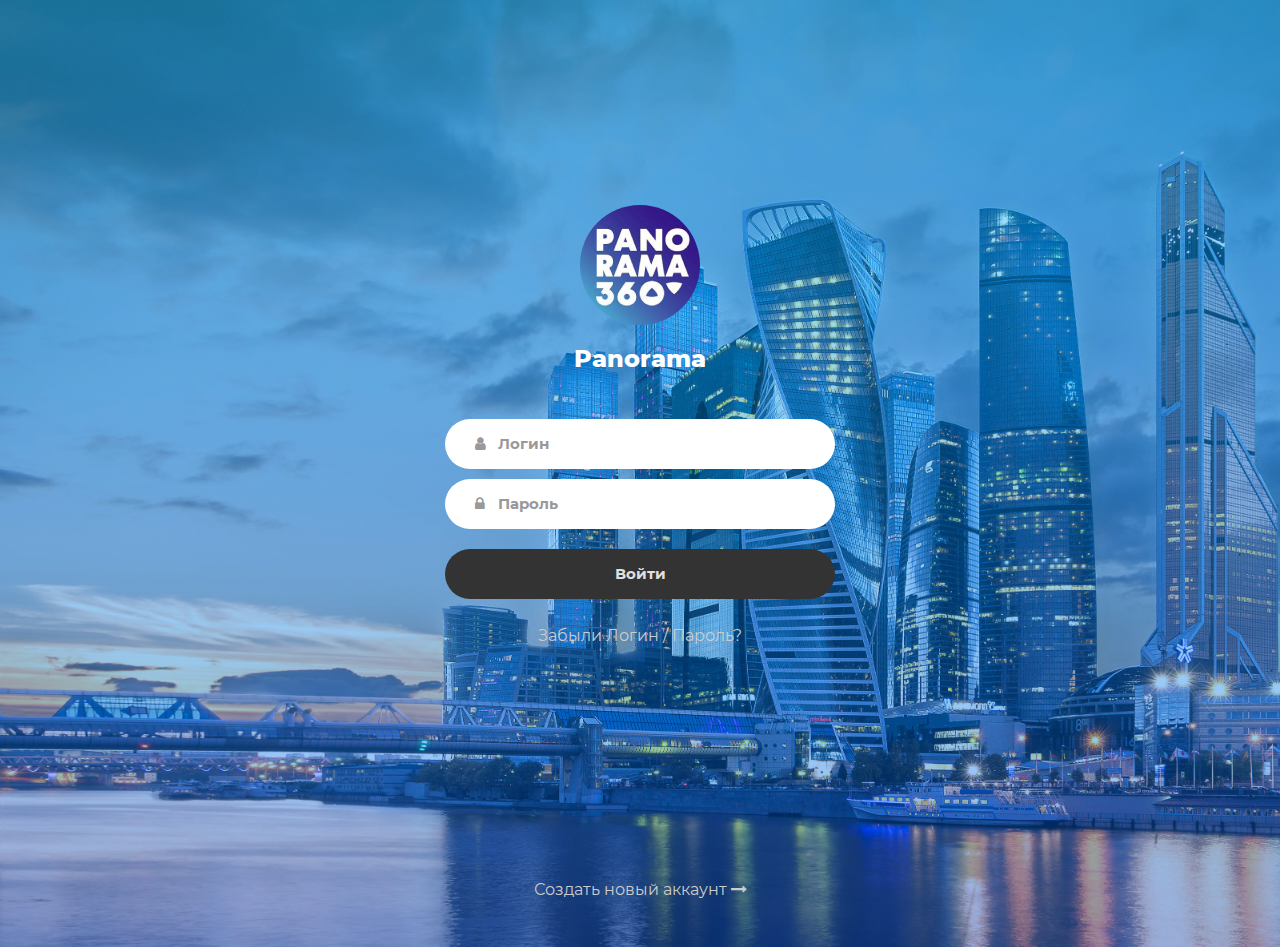
==== commit d3221ec3: "add 2nd page" ====
--- a/index.html
+++ b/index.html
@@ -38,7 +38,7 @@
 					</span>
 
 					<div class="wrap-input100 validate-input m-b-10" data-validate = "Username is required">
-						<input class="input100" type="text" name="username" placeholder="Username">
+						<input class="input100" type="text" name="username" placeholder="Логин">
 						<span class="focus-input100"></span>
 						<span class="symbol-input100">
 							<i class="fa fa-user"></i>
@@ -46,7 +46,7 @@
 					</div>
 
 					<div class="wrap-input100 validate-input m-b-10" data-validate = "Password is required">
-						<input class="input100" type="password" name="pass" placeholder="Password">
+						<input class="input100" type="password" name="pass" placeholder="Пароль">
 						<span class="focus-input100"></span>
 						<span class="symbol-input100">
 							<i class="fa fa-lock"></i>
@@ -55,19 +55,19 @@
 
 					<div class="container-login100-form-btn p-t-10">
 						<button class="login100-form-btn">
-							Login
+							Войти
 						</button>
 					</div>
 
 					<div class="text-center w-full p-t-25 p-b-230">
 						<a href="#" class="txt1">
-							Forgot Username / Password?
+							Забыли Логин / Пароль?
 						</a>
 					</div>
 
 					<div class="text-center w-full">
 						<a class="txt1" href="#">
-							Create new account
+							Создать новый аккаунт
 							<i class="fa fa-long-arrow-right"></i>						
 						</a>
 					</div>
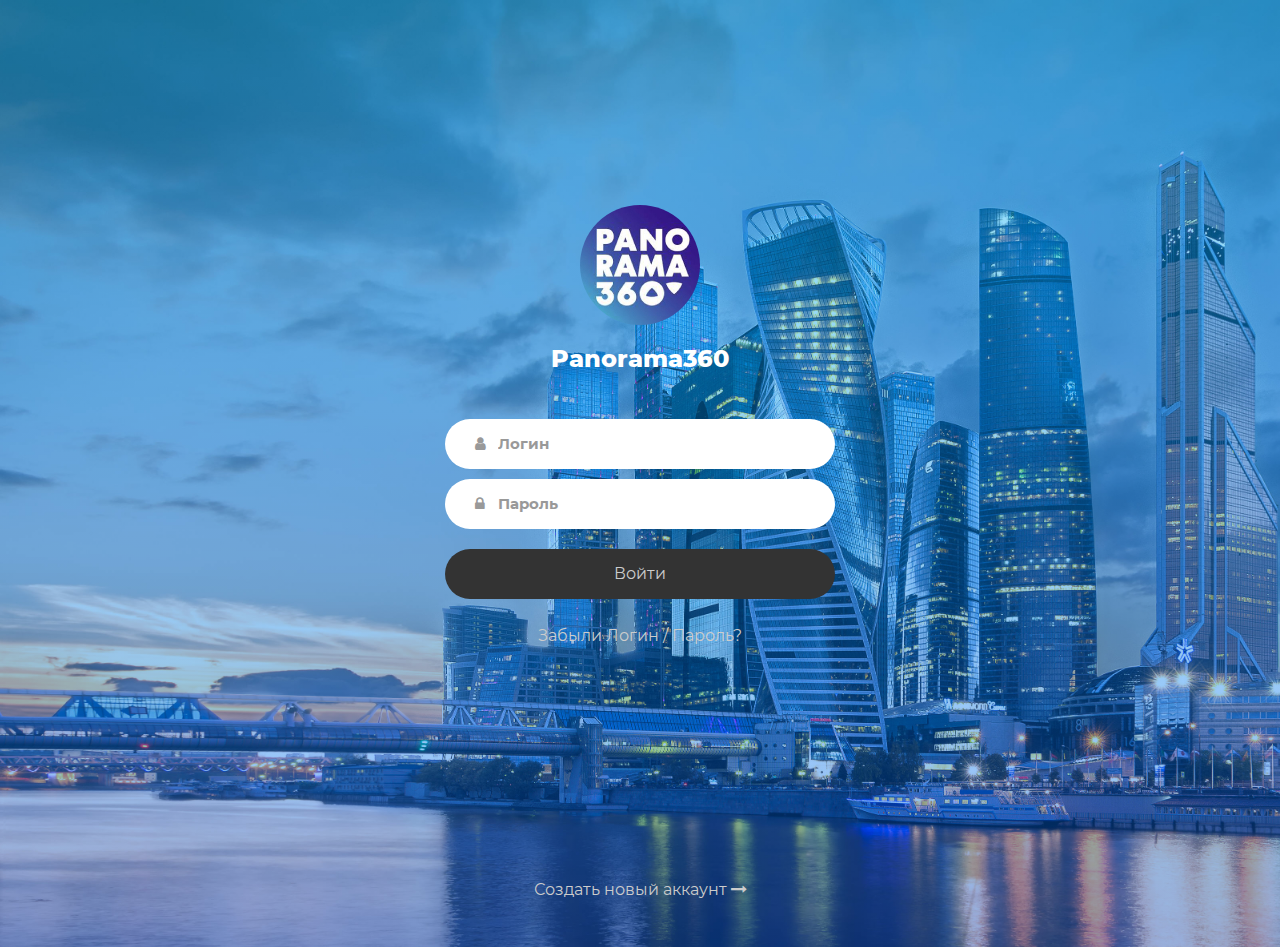
==== commit 633a3274: "hot fix" ====
--- a/index.html
+++ b/index.html
@@ -1,7 +1,7 @@
 <!DOCTYPE html>
 <html lang="en">
 <head>
-	<title>Login V12</title>
+	<title>Digital Eyes</title>
 	<meta charset="UTF-8">
 	<meta name="viewport" content="width=device-width, initial-scale=1">
 <!--===============================================================================================-->	
@@ -34,7 +34,7 @@
 					</div>
 
 					<span class="login100-form-title p-t-20 p-b-45">
-						Panorama
+						Panorama360
 					</span>
 
 					<div class="wrap-input100 validate-input m-b-10" data-validate = "Username is required">
@@ -55,7 +55,9 @@
 
 					<div class="container-login100-form-btn p-t-10">
 						<button class="login100-form-btn">
-							Войти
+							<a href="./profile/profile.html" class="txt1">
+								Войти
+							</a>
 						</button>
 					</div>
 
